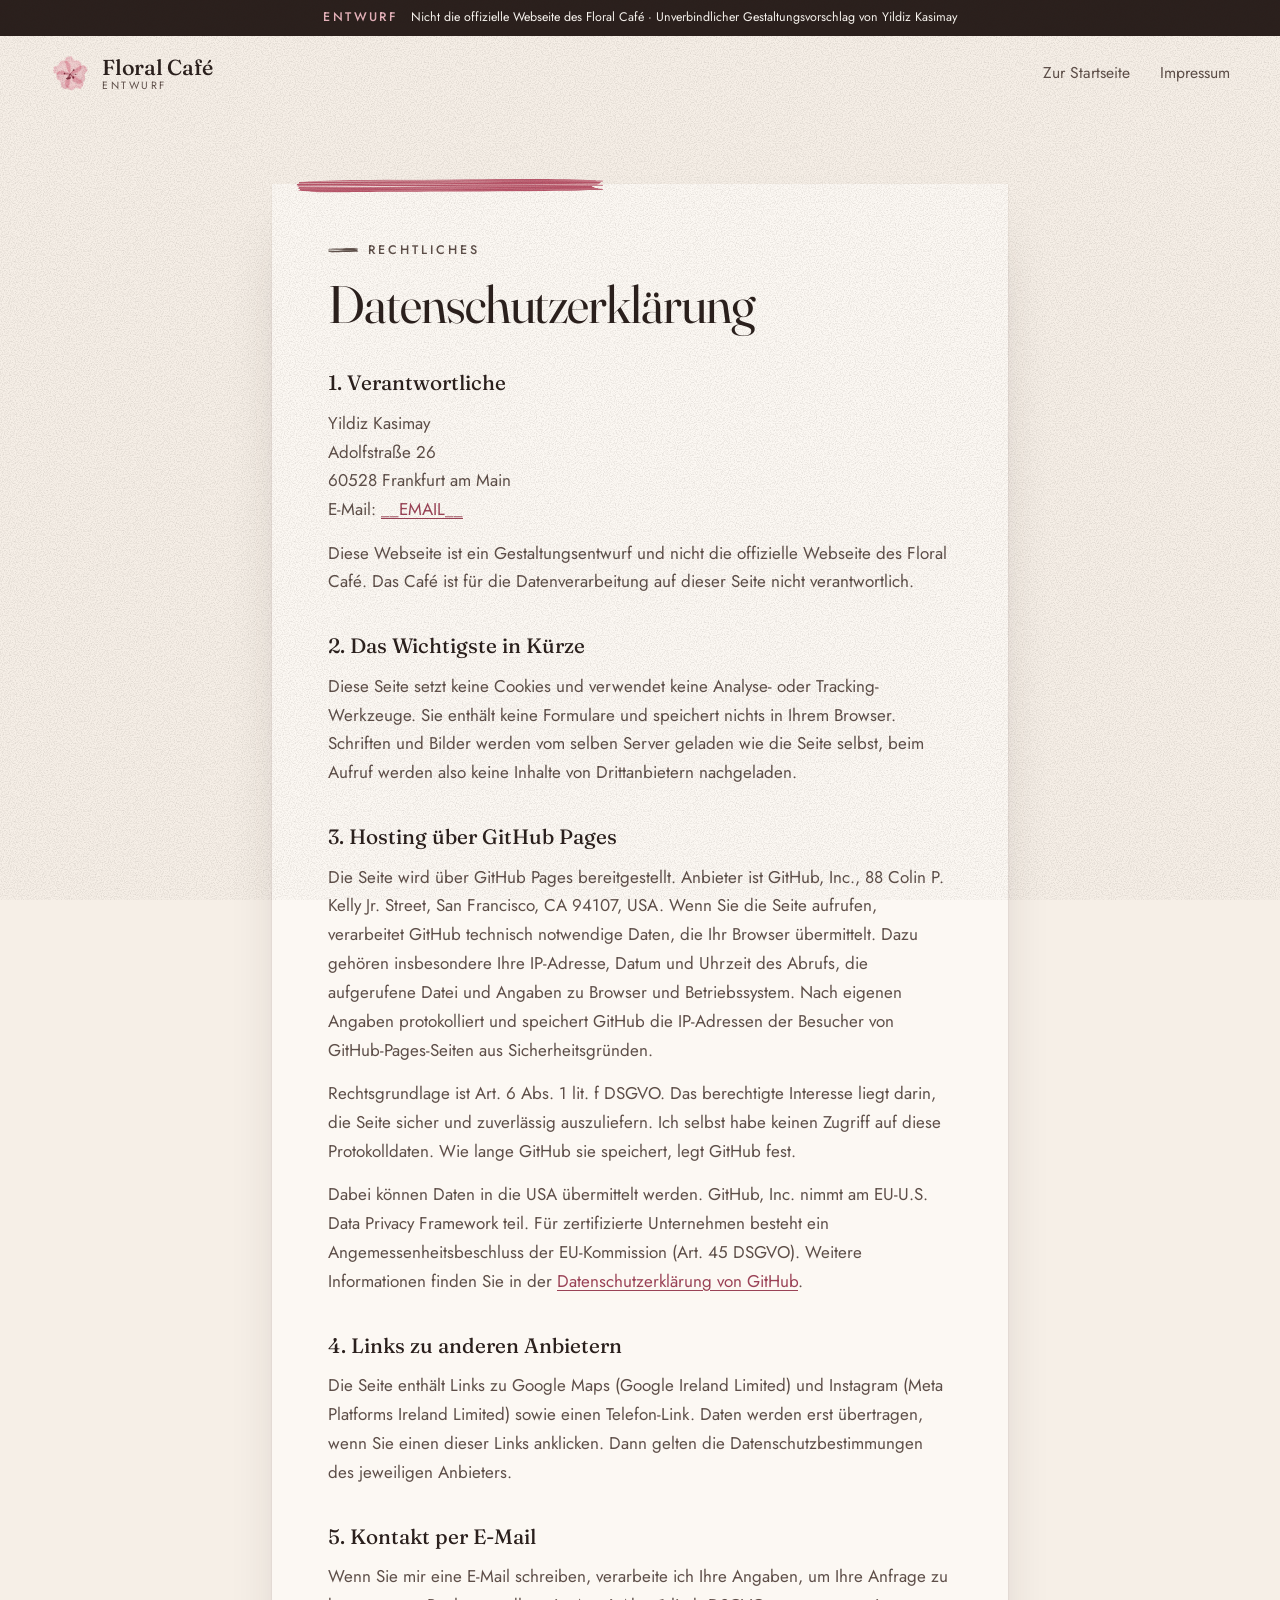
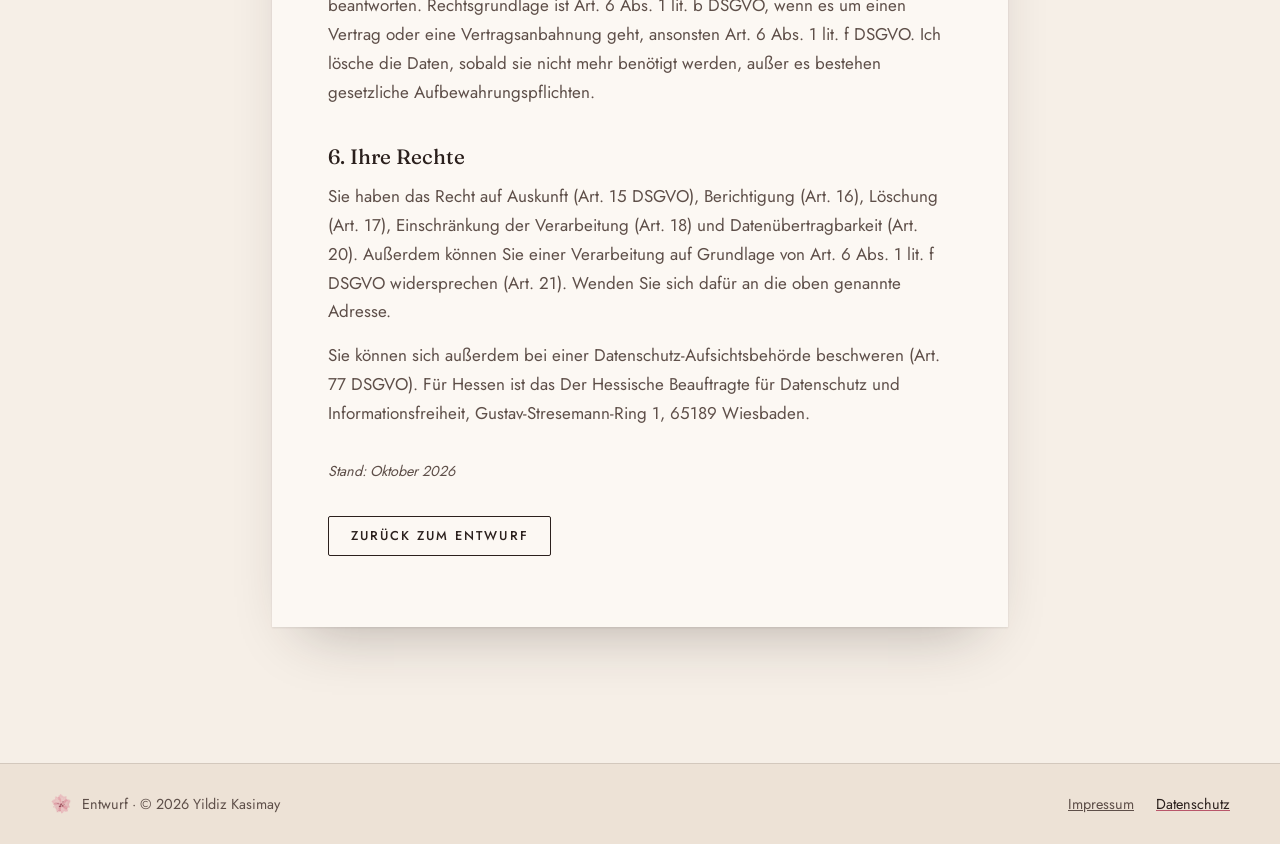
==== datenschutz.html @ f4fb1aca "Seite für GitHub Pages vorbereiten - Impressum und Datenschutzerklärung als eigene Seiten (E-Mail no" ====
<!doctype html>
<html lang="de">
<head>
  <meta charset="utf-8">
  <meta name="viewport" content="width=device-width, initial-scale=1">
  <title>Datenschutz · Entwurf Floral Café</title>
  <meta name="robots" content="noindex, nofollow">
  <meta name="theme-color" content="#f6efe7">
  <link rel="icon" href="img/logo.svg" type="image/svg+xml">
  <link rel="stylesheet" href="css/style.css">
</head>
<body class="legal-page">

  <div class="draft-bar" role="note">
    <strong>Entwurf</strong>
    <span>Nicht die offizielle Webseite des Floral Café · Unverbindlicher Gestaltungsvorschlag von Yildiz Kasimay</span>
  </div>

  <header class="site-header">
    <div class="container site-header__inner">
      <a class="brand" href="index.html" aria-label="Zur Startseite">
        <img class="brand__mark" src="img/logo.svg" alt="" width="40" height="40">
        <span class="brand__text">
          <span class="brand__name">Floral Café</span>
          <span class="brand__sub">Entwurf</span>
        </span>
      </a>
      <nav class="nav" aria-label="Rechtliches">
        <a href="index.html">Zur Startseite</a>
        <a href="impressum.html">Impressum</a>
      </nav>
    </div>
  </header>

  <main class="container legal">
    <article class="legal__card">
      <p class="eyebrow">Rechtliches</p>
      <h1 class="title">Datenschutzerklärung</h1>

      <h2>1. Verantwortliche</h2>
      <p>
        Yildiz Kasimay<br>
        Adolfstraße 26<br>
        60528 Frankfurt am Main<br>
        E-Mail: <a href="mailto:__EMAIL__">__EMAIL__</a>
      </p>
      <p>
        Diese Webseite ist ein Gestaltungsentwurf und nicht die offizielle Webseite des Floral Café.
        Das Café ist für die Datenverarbeitung auf dieser Seite nicht verantwortlich.
      </p>

      <h2>2. Das Wichtigste in Kürze</h2>
      <p>
        Diese Seite setzt keine Cookies und verwendet keine Analyse- oder Tracking-Werkzeuge. Sie enthält keine Formulare
        und speichert nichts in Ihrem Browser. Schriften und Bilder werden vom selben Server geladen wie die Seite selbst, beim Aufruf
        werden also keine Inhalte von Drittanbietern nachgeladen.
      </p>

      <h2>3. Hosting über GitHub Pages</h2>
      <p>
        Die Seite wird über GitHub Pages bereitgestellt. Anbieter ist GitHub, Inc., 88 Colin P. Kelly Jr. Street,
        San Francisco, CA 94107, USA. Wenn Sie die Seite aufrufen, verarbeitet GitHub technisch notwendige Daten,
        die Ihr Browser übermittelt. Dazu gehören insbesondere Ihre IP-Adresse, Datum und Uhrzeit des Abrufs, die aufgerufene Datei
        und Angaben zu Browser und Betriebssystem. Nach eigenen Angaben protokolliert und speichert GitHub die IP-Adressen der Besucher
        von GitHub-Pages-Seiten aus Sicherheitsgründen.
      </p>
      <p>
        Rechtsgrundlage ist Art. 6 Abs. 1 lit. f DSGVO. Das berechtigte Interesse liegt darin, die Seite sicher und
        zuverlässig auszuliefern. Ich selbst habe keinen Zugriff auf diese Protokolldaten. Wie lange GitHub sie speichert, legt GitHub fest.
      </p>
      <p>
        Dabei können Daten in die USA übermittelt werden. GitHub, Inc. nimmt am EU-U.S. Data Privacy Framework teil.
        Für zertifizierte Unternehmen besteht ein Angemessenheitsbeschluss der EU-Kommission (Art. 45 DSGVO).
        Weitere Informationen finden Sie in der
        <a href="https://docs.github.com/de/site-policy/privacy-policies/github-general-privacy-statement" target="_blank" rel="noopener">Datenschutzerklärung von GitHub</a>.
      </p>

      <h2>4. Links zu anderen Anbietern</h2>
      <p>
        Die Seite enthält Links zu Google Maps (Google Ireland Limited) und Instagram (Meta Platforms Ireland Limited)
        sowie einen Telefon-Link. Daten werden erst übertragen, wenn Sie einen dieser Links anklicken. Dann gelten
        die Datenschutzbestimmungen des jeweiligen Anbieters.
      </p>

      <h2>5. Kontakt per E-Mail</h2>
      <p>
        Wenn Sie mir eine E-Mail schreiben, verarbeite ich Ihre Angaben, um Ihre Anfrage zu beantworten.
        Rechtsgrundlage ist Art. 6 Abs. 1 lit. b DSGVO, wenn es um einen Vertrag oder eine Vertragsanbahnung geht, ansonsten Art. 6 Abs. 1 lit. f DSGVO.
        Ich lösche die Daten, sobald sie nicht mehr benötigt werden, außer es bestehen gesetzliche Aufbewahrungspflichten.
      </p>

      <h2>6. Ihre Rechte</h2>
      <p>
        Sie haben das Recht auf Auskunft (Art. 15 DSGVO), Berichtigung (Art. 16), Löschung (Art. 17),
        Einschränkung der Verarbeitung (Art. 18) und Datenübertragbarkeit (Art. 20). Außerdem können Sie
        einer Verarbeitung auf Grundlage von Art. 6 Abs. 1 lit. f DSGVO widersprechen (Art. 21). Wenden Sie sich dafür an die oben genannte Adresse.
      </p>
      <p>
        Sie können sich außerdem bei einer Datenschutz-Aufsichtsbehörde beschweren (Art. 77 DSGVO). Für Hessen ist das
        Der Hessische Beauftragte für Datenschutz und Informationsfreiheit, Gustav-Stresemann-Ring 1, 65189 Wiesbaden.
      </p>

      <p class="legal__stand">Stand: Oktober 2026</p>
      <p class="legal__back"><a class="btn btn--ghost" href="index.html">Zurück zum Entwurf</a></p>
    </article>
  </main>

  <footer class="site-footer">
    <div class="container site-footer__inner">
      <p><img src="img/logo.svg" alt="" width="22" height="22"> Entwurf · © 2026 Yildiz Kasimay</p>
      <p class="site-footer__links"><a href="impressum.html">Impressum</a><a href="datenschutz.html" aria-current="page">Datenschutz</a></p>
    </div>
  </footer>
</body>
</html>
---- css/style.css ----
/* Floral Café – Entwurf */

@font-face { font-family: "Fraunces Variable"; font-style: normal; font-display: swap; font-weight: 100 900; src: url(../fonts/fraunces-latin-opsz-normal.woff2) format("woff2-variations"); unicode-range: U+0000-00FF, U+0131, U+0152-0153, U+02BB-02BC, U+02C6, U+02DA, U+02DC, U+0304, U+0308, U+0329, U+2000-206F, U+20AC, U+2122, U+2191, U+2193, U+2212, U+2215, U+FEFF, U+FFFD; }
@font-face { font-family: "Fraunces Variable"; font-style: normal; font-display: swap; font-weight: 100 900; src: url(../fonts/fraunces-latin-ext-opsz-normal.woff2) format("woff2-variations"); unicode-range: U+0100-02BA, U+02BD-02C5, U+02C7-02CC, U+02CE-02D7, U+02DD-02FF, U+1E00-1E9F, U+20A0-20AB, U+20AD-20C0, U+2113, U+A720-A7FF; }
@font-face { font-family: "Fraunces Variable"; font-style: italic; font-display: swap; font-weight: 100 900; src: url(../fonts/fraunces-latin-opsz-italic.woff2) format("woff2-variations"); unicode-range: U+0000-00FF, U+0131, U+0152-0153, U+02BB-02BC, U+02C6, U+02DA, U+02DC, U+0304, U+0308, U+0329, U+2000-206F, U+20AC, U+2122, U+2191, U+2193, U+2212, U+2215, U+FEFF, U+FFFD; }
@font-face { font-family: "Fraunces Variable"; font-style: italic; font-display: swap; font-weight: 100 900; src: url(../fonts/fraunces-latin-ext-opsz-italic.woff2) format("woff2-variations"); unicode-range: U+0100-02BA, U+02BD-02C5, U+02C7-02CC, U+02CE-02D7, U+02DD-02FF, U+1E00-1E9F, U+20A0-20AB, U+20AD-20C0, U+2113, U+A720-A7FF; }
@font-face { font-family: "Jost Variable"; font-style: normal; font-display: swap; font-weight: 100 900; src: url(../fonts/jost-latin-wght-normal.woff2) format("woff2-variations"); unicode-range: U+0000-00FF, U+0131, U+0152-0153, U+02BB-02BC, U+02C6, U+02DA, U+02DC, U+0304, U+0308, U+0329, U+2000-206F, U+20AC, U+2122, U+2191, U+2193, U+2212, U+2215, U+FEFF, U+FFFD; }
@font-face { font-family: "Jost Variable"; font-style: normal; font-display: swap; font-weight: 100 900; src: url(../fonts/jost-latin-ext-wght-normal.woff2) format("woff2-variations"); unicode-range: U+0100-02BA, U+02BD-02C5, U+02C7-02CC, U+02CE-02D7, U+02DD-02FF, U+1E00-1E9F, U+20A0-20AB, U+20AD-20C0, U+2113, U+A720-A7FF; }

:root {
  --paper: #f6efe7;
  --paper-deep: #ede2d6;
  --paper-raised: #fcf8f3;
  --ink: #2b201d;
  --ink-soft: #5e4f49;
  --line: #2b201d22;
  --rose: #b9566a;
  --rose-deep: #9a4256;
  --rose-soft: #e6a1ad;
  --blush: #f2d3d1;
  --sage: #7f9a7e;
  --coffee: #6b4532;
  --gold: #b8914b;
  --plum: #6e2330;

  --font-display: "Fraunces Variable", "Iowan Old Style", Georgia, serif;
  --font-body: "Jost Variable", "Avenir Next", system-ui, sans-serif;
  --container: 1180px;
  --gutter: clamp(16px, 4vw, 40px);
  --ease-out: cubic-bezier(.22, 1, .36, 1);

  --brush: url("data:image/svg+xml,%3csvg%20xmlns='http://www.w3.org/2000/svg'%20viewBox='0%200%20400%20100'%20preserveAspectRatio='none'%3e%3cfilter%20id='b'%20x='-4%25'%20y='-20%25'%20width='108%25'%20height='140%25'%20color-interpolation-filters='sRGB'%3e%3cfeTurbulence%20type='fractalNoise'%20baseFrequency='0.03%200.09'%20numOctaves='2'%20seed='7'%20result='e'/%3e%3cfeDisplacementMap%20in='SourceGraphic'%20in2='e'%20scale='9'%20xChannelSelector='R'%20yChannelSelector='G'%20result='d'/%3e%3cfeTurbulence%20type='fractalNoise'%20baseFrequency='0.004%200.3'%20numOctaves='2'%20seed='3'%20result='n'/%3e%3cfeColorMatrix%20in='n'%20type='matrix'%20values='0%200%200%200%200%200%200%200%200%200%200%200%200%200%200%20-2.2%200%200%200%201.95'%20result='s'/%3e%3cfeComposite%20in='d'%20in2='s'%20operator='in'/%3e%3c/filter%3e%3cg%20filter='url(%23b)'%3e%3cpath%20d='M8%2034C40%2018%20120%2022%20200%2019S350%2013%20390%2024L396%2042L388%2058L395%2076C330%2088%20200%2084%20120%2088S30%2092%209%2080C2%2064%204%2046%208%2034Z'/%3e%3cpath%20d='M350%2030L398%2028M360%2050L399%2052M346%2070L396%2074'%20stroke='%23000'%20stroke-width='7'%20stroke-linecap='round'/%3e%3c/g%3e%3c/svg%3e");
  --grain: url("data:image/svg+xml,%3csvg%20xmlns='http://www.w3.org/2000/svg'%20viewBox='0%200%20280%20280'%20width='280'%20height='280'%3e%3cfilter%20id='n'%20x='0'%20y='0'%20width='100%25'%20height='100%25'%20color-interpolation-filters='sRGB'%3e%3cfeTurbulence%20type='fractalNoise'%20baseFrequency='0.85'%20numOctaves='3'%20stitchTiles='stitch'/%3e%3cfeColorMatrix%20type='matrix'%20values='0%200%200%200%200.16%200%200%200%200%200.13%200%200%200%200%200.1%200.9%200%200%200%20-0.36'/%3e%3c/filter%3e%3crect%20width='280'%20height='280'%20filter='url(%23n)'/%3e%3c/svg%3e");
  --dot: url("data:image/svg+xml,%3csvg%20xmlns='http://www.w3.org/2000/svg'%20viewBox='0%200%20100%20100'%3e%3cfilter%20id='r'%20x='-10%25'%20y='-10%25'%20width='120%25'%20height='120%25'%3e%3cfeTurbulence%20type='fractalNoise'%20baseFrequency='0.06'%20numOctaves='2'%20seed='3'%20result='n'/%3e%3cfeDisplacementMap%20in='SourceGraphic'%20in2='n'%20scale='7'%20xChannelSelector='R'%20yChannelSelector='G'/%3e%3c/filter%3e%3cpath%20filter='url(%23r)'%20d='M50%206C73%204%2093%2020%2095%2045C97%2070%2080%2093%2053%2095C28%2097%207%2081%205%2056C3%2031%2026%208%2050%206Z'/%3e%3c/svg%3e");
}

*, *::before, *::after { box-sizing: border-box; }

html { scroll-behavior: smooth; scroll-padding-top: 110px; -webkit-text-size-adjust: 100%; }

body {
  margin: 0;
  min-height: 100vh;
  background: var(--paper);
  color: var(--ink);
  font-family: var(--font-body);
  font-size: 1.0625rem;
  line-height: 1.7;
  -webkit-font-smoothing: antialiased;
  overflow-x: hidden;
}

/* Papierkörnung über allem */
body::after {
  content: "";
  position: fixed;
  inset: 0;
  z-index: 60;
  pointer-events: none;
  opacity: .28;
  background: var(--grain) 0 0 / 280px 280px;
}

::selection { background: var(--rose); color: var(--paper-raised); }

img, svg { display: block; max-width: 100%; height: auto; }
a { color: inherit; }

.container { width: min(100% - 2 * var(--gutter), var(--container)); margin-inline: auto; }

/* ---------- Hintergrund-Garten ---------- */
.garden { position: fixed; inset: 0; z-index: 0; pointer-events: none; overflow: hidden; }

.bloom {
  position: absolute;
  left: var(--x);
  top: var(--y);
  width: var(--s);
  aspect-ratio: 1;
  rotate: var(--r);
  opacity: .5;
}
.bloom img {
  position: absolute;
  inset: 0;
  width: 100%;
  height: 100%;
  opacity: 0;
  transform: scale(.06) rotate(-80deg);
  transition: transform 7s cubic-bezier(.16, .8, .3, 1), opacity 3.5s ease;
  will-change: transform, opacity;
}
.bloom img:nth-child(2) { transition-delay: 1.1s; transition-duration: 6s, 3s; }
.bloom img:nth-child(3) { transition-delay: 2.2s; transition-duration: 5s, 2.5s; }
.bloom.is-open img { opacity: 1; transform: none; }
.bloom.is-open { animation: sway 22s ease-in-out 7s infinite alternate; }

@keyframes sway {
  from { transform: rotate(0) scale(1); }
  to { transform: rotate(6deg) scale(1.04); }
}

.draft-bar, .site-header, main, .site-footer { position: relative; z-index: 1; }

/* ---------- Entwurfsleiste ---------- */
.draft-bar {
  display: flex;
  flex-wrap: wrap;
  justify-content: center;
  gap: .3em 1em;
  padding: .45rem var(--gutter);
  background: var(--ink);
  color: var(--paper-raised);
  font-size: .78rem;
  text-align: center;
}
.draft-bar strong { color: #e8b4bd; letter-spacing: .2em; text-transform: uppercase; font-weight: 500; }
.draft-bar a { color: inherit; text-decoration-color: var(--rose-soft); text-underline-offset: 3px; }

/* ---------- Kopfzeile ---------- */
.site-header {
  position: sticky;
  top: 0;
  z-index: 20;
  transition: background-color .4s, box-shadow .4s;
}
.site-header.is-scrolled {
  background: color-mix(in srgb, var(--paper) 88%, transparent);
  backdrop-filter: blur(10px);
  -webkit-backdrop-filter: blur(10px);
  box-shadow: 0 1px 0 var(--line);
}
.site-header__inner { display: flex; align-items: center; justify-content: space-between; gap: 24px; padding-block: 18px; }

.brand { display: flex; align-items: center; gap: 12px; text-decoration: none; }
.brand__mark { width: 40px; height: 40px; transition: rotate 1.2s var(--ease-out); }
.brand:hover .brand__mark { rotate: 72deg; }
.brand__text { display: grid; line-height: 1.1; }
.brand__name { white-space: nowrap; font-family: var(--font-display); font-size: 1.35rem; font-weight: 500; letter-spacing: -.01em; }
.brand__sub { font-size: .66rem; letter-spacing: .24em; text-transform: uppercase; color: var(--ink-soft); }

.nav { display: flex; align-items: center; gap: clamp(14px, 2.4vw, 30px); }
.nav a:not(.btn) { position: relative; text-decoration: none; color: var(--ink-soft); font-size: .98rem; }
.nav a:not(.btn)::after {
  content: "";
  position: absolute;
  left: -4px; right: -4px; bottom: -4px;
  height: 7px;
  background: var(--rose);
  opacity: .8;
  clip-path: inset(0 100% 0 0);
  transition: clip-path .45s var(--ease-out);
  -webkit-mask: var(--brush) 50% / 100% 100% no-repeat;
  mask: var(--brush) 50% / 100% 100% no-repeat;
}
.nav a:not(.btn):hover { color: var(--ink); }
.nav a:not(.btn):hover::after { clip-path: inset(0 0 0 0); }

/* ---------- Typografie ---------- */
.eyebrow {
  display: flex;
  align-items: center;
  gap: .8em;
  margin: 0 0 1.1rem;
  color: var(--rose);
  font-size: .78rem;
  font-weight: 500;
  letter-spacing: .24em;
  text-transform: uppercase;
}
.eyebrow::before {
  content: "";
  width: 2.4em;
  height: .5em;
  background: currentColor;
  -webkit-mask: var(--brush) 50% / 100% 100% no-repeat;
  mask: var(--brush) 50% / 100% 100% no-repeat;
}

.display, .title { font-family: var(--font-display); font-weight: 380; letter-spacing: -.02em; margin: 0; }
.display { font-size: clamp(2.7rem, 6.4vw, 5.4rem); line-height: 1.04; font-variation-settings: "opsz" 144; }
.title { font-size: clamp(2rem, 4.2vw, 3.3rem); line-height: 1.1; font-variation-settings: "opsz" 120; }

.lead { font-size: 1.15rem; color: var(--ink-soft); max-width: 34em; margin: 1.6rem 0 0; }

/* Gemalter Hervorhebungsstrich */
.painted { position: relative; display: inline-block; padding: 0 .18em; isolation: isolate; }
.painted::before {
  content: "";
  position: absolute;
  inset: .12em -.08em .02em;
  z-index: -1;
  background: linear-gradient(100deg, var(--rose) 0%, #c86e80 60%, var(--rose-deep) 100%);
  -webkit-mask: var(--brush) 50% / 100% 100% no-repeat;
  mask: var(--brush) 50% / 100% 100% no-repeat;
  clip-path: inset(0 100% 0 0);
  animation: paint 1.5s cubic-bezier(.45, .05, .3, 1) .5s forwards;
}
.painted__text { color: var(--paper-raised); font-style: italic; font-weight: 420; }
@keyframes paint { to { clip-path: inset(0 0 0 0); } }

/* ---------- Buttons ---------- */
.btn {
  position: relative;
  display: inline-flex;
  align-items: center;
  justify-content: center;
  gap: .6em;
  padding: 1em 1.7em;
  border: 1px solid var(--ink);
  border-radius: 2px;
  background: var(--ink);
  color: var(--paper-raised);
  font: 500 .8rem/1 var(--font-body);
  letter-spacing: .16em;
  text-transform: uppercase;
  text-decoration: none;
  white-space: nowrap;
  cursor: pointer;
  isolation: isolate;
  overflow: hidden;
  transition: color .3s, border-color .3s;
}
.btn::before {
  content: "";
  position: absolute;
  inset: -20% -12%;
  z-index: -1;
  background: var(--rose);
  clip-path: inset(0 100% 0 0);
  transition: clip-path .55s var(--ease-out);
  -webkit-mask: var(--brush) 50% / 100% 100% no-repeat;
  mask: var(--brush) 50% / 100% 100% no-repeat;
}
.btn:hover::before, .btn:focus-visible::before { clip-path: inset(0 0 0 0); }
.btn:hover { border-color: var(--rose); }
.btn--ghost { background: transparent; color: var(--ink); }
.btn--ghost::before { background: var(--blush); }
.btn--small { padding: .85em 1.3em; font-size: .74rem; }

:focus-visible { outline: 2px solid var(--rose); outline-offset: 3px; }

/* ---------- Hero ---------- */
.hero {
  display: grid;
  grid-template-columns: 1.05fr .95fr;
  align-items: center;
  gap: clamp(24px, 4vw, 56px);
  min-height: calc(100vh - 120px);
  padding-block: clamp(32px, 6vh, 72px) clamp(48px, 8vh, 96px);
}
.hero__actions { display: flex; flex-wrap: wrap; gap: 14px; margin-top: 2.2rem; }
.hero__art { margin: 0; position: relative; }
.hero__art img { width: 100%; animation: float 9s ease-in-out infinite alternate; }
@keyframes float { from { transform: translateY(0) rotate(-.6deg); } to { transform: translateY(-12px) rotate(.6deg); } }

.facts { display: flex; flex-wrap: wrap; gap: 0; margin: 2.8rem 0 0; padding: 0; list-style: none; }
.facts li {
  display: grid;
  padding: 0 clamp(16px, 2.4vw, 32px);
  font-family: var(--font-display);
  font-size: 1.25rem;
  border-left: 1px solid var(--line);
}
.facts li:first-child { padding-left: 0; border-left: 0; }
.facts__label { font-family: var(--font-body); font-size: .68rem; letter-spacing: .22em; text-transform: uppercase; color: var(--ink-soft); }

/* ---------- Abschnitte ---------- */
.section { padding-block: clamp(72px, 11vw, 140px); }
.section__head { max-width: 46rem; margin-bottom: clamp(40px, 6vw, 72px); }
.section__intro { color: var(--ink-soft); margin: 1.2rem 0 0; font-size: 1.08rem; }

/* ---------- Torte ---------- */
.cake { display: grid; grid-template-columns: 1.1fr .9fr; gap: clamp(28px, 5vw, 72px); align-items: center; }
.cake__plate { position: relative; max-width: 560px; width: 100%; justify-self: center; }
.cake__svg { width: 100%; overflow: visible; }

.cake__slice { cursor: pointer; transition: transform .8s var(--ease-out); outline: none; }
.cake__slice:hover { transform: translate(calc(var(--dx) * .3), calc(var(--dy) * .3)); }
.cake__slice.is-active { transform: translate(var(--dx), var(--dy)); }
.cake__shadow { opacity: 0; transition: opacity .6s, transform .8s var(--ease-out); }
.cake__slice.is-active .cake__shadow { opacity: 1; transform: translate(5px, 12px); }
.cake__slice:focus-visible > path:last-child { stroke: var(--ink); stroke-width: 3; }

.cake__num { font-family: var(--font-display); font-style: italic; font-size: 17px; fill: var(--ink-soft); transition: fill .4s; }
.cake__num.is-active { fill: var(--rose); font-weight: 600; }

.cake__hint {
  position: absolute;
  right: 4%;
  bottom: -6px;
  margin: 0;
  font-family: var(--font-display);
  font-style: italic;
  color: var(--ink-soft);
  font-size: .95rem;
  rotate: -4deg;
}

.cake__panel { position: relative; }
.slice-card {
  display: none;
  position: relative;
  padding: clamp(28px, 4vw, 44px);
  background: var(--paper-raised);
  box-shadow: 0 1px 2px #2b201d1a, 0 30px 60px -30px #2b201d55;
}
.slice-card.is-active { display: block; animation: card-in .7s var(--ease-out); }
.slice-card::before {
  content: "";
  position: absolute;
  top: -8px;
  left: 22px;
  width: 46%;
  height: 18px;
  background: var(--accent);
  -webkit-mask: var(--brush) 50% / 100% 100% no-repeat;
  mask: var(--brush) 50% / 100% 100% no-repeat;
}
.slice-card__num { margin: 0 0 .6rem; font-family: var(--font-display); font-style: italic; color: var(--accent); font-size: 1.05rem; }
.slice-card h3 { margin: 0 0 .9rem; font-family: var(--font-display); font-weight: 400; font-size: clamp(1.6rem, 2.6vw, 2.1rem); line-height: 1.15; }
.slice-card p { margin: 0; color: var(--ink-soft); }
.slice-card ul { margin: 1.4rem 0 0; padding: 0; list-style: none; }
.slice-card li { position: relative; padding-left: 1.6em; margin-top: .45em; }
.slice-card li::before {
  content: "";
  position: absolute;
  left: 0;
  top: .62em;
  width: 10px;
  height: 10px;
  background: var(--accent);
  opacity: .8;
  -webkit-mask: var(--dot) 50% / contain no-repeat;
  mask: var(--dot) 50% / contain no-repeat;
}
@keyframes card-in { from { opacity: 0; transform: translateY(14px); } to { opacity: 1; transform: none; } }

.cake__nav { display: flex; align-items: center; gap: 16px; margin-top: 26px; }
.cake__count { font-family: var(--font-display); font-style: italic; color: var(--ink-soft); }
.round-btn {
  display: grid;
  place-items: center;
  width: 46px;
  height: 46px;
  padding: 0;
  border: 1px solid var(--line);
  border-radius: 50%;
  background: var(--paper-raised);
  color: var(--ink);
  font-size: 1.1rem;
  cursor: pointer;
  transition: border-color .25s, background-color .25s;
}
.round-btn:hover { border-color: var(--rose); background: var(--blush); }

/* ---------- Kleine Karte ---------- */
.menu { display: grid; grid-template-columns: repeat(4, 1fr); gap: clamp(20px, 3vw, 36px); margin: 0; padding: 0; list-style: none; }
.dish {
  padding: 12px 12px 22px;
  background: var(--paper-raised);
  box-shadow: 0 1px 2px #2b201d14, 0 22px 40px -24px #2b201d55;
  transition: transform .6s var(--ease-out), box-shadow .6s var(--ease-out);
}
.dish:nth-child(odd) { rotate: -.8deg; }
.dish:nth-child(even) { rotate: .9deg; }
.dish:hover { transform: translateY(-6px) rotate(-.6deg); box-shadow: 0 1px 2px #2b201d14, 0 34px 50px -26px #2b201d66; }
.dish img { width: 100%; aspect-ratio: 5 / 4; background: #fbf6ef; }
.dish h3 { margin: 16px 10px 4px; font-family: var(--font-display); font-weight: 450; font-size: 1.3rem; }
.dish p { margin: 0 10px; color: var(--ink-soft); font-size: .95rem; line-height: 1.55; }
.tag {
  display: inline-flex;
  align-items: center;
  gap: .45em;
  margin: 12px 10px 0;
  font-size: .68rem;
  letter-spacing: .18em;
  text-transform: uppercase;
  color: #56713f;
}
.tag::before {
  content: "";
  width: 12px;
  height: 12px;
  background: #7f9a5a;
  -webkit-mask: var(--dot) 50% / contain no-repeat;
  mask: var(--dot) 50% / contain no-repeat;
}

/* ---------- Über uns ---------- */
.about { display: grid; grid-template-columns: 1fr 1fr; gap: clamp(32px, 6vw, 80px); align-items: center; }
.about__art { margin: 0; }
.about__text p:not(.eyebrow) { color: var(--ink-soft); }
.about__text .title { margin-bottom: 1.2rem; }

.stats { display: grid; grid-template-columns: repeat(3, 1fr); gap: 18px; margin: 2rem 0 0; }
.stats div { border-top: 1px solid var(--ink); padding-top: 14px; }
.stats dt { font-family: var(--font-display); font-size: clamp(1.4rem, 2.4vw, 2rem); color: var(--rose); line-height: 1.2; }
.stats dd { margin: 4px 0 0; font-size: .88rem; color: var(--ink-soft); }

.voices { margin-top: clamp(64px, 9vw, 110px); text-align: center; }
.voices__label { margin: 0 0 22px; font-size: .74rem; letter-spacing: .22em; text-transform: uppercase; }
.voices__label span { letter-spacing: .04em; text-transform: none; color: var(--ink-soft); font-style: italic; }
.voices ul { display: flex; flex-wrap: wrap; justify-content: center; gap: 10px 0; margin: 0; padding: 0; list-style: none; }
.voices li {
  padding: 0 clamp(14px, 2.4vw, 30px);
  font-family: var(--font-display);
  font-style: italic;
  font-size: clamp(1.1rem, 1.8vw, 1.35rem);
}
.voices li + li { border-left: 1px solid var(--line); }

/* ---------- Besuch ---------- */
.visit { display: grid; grid-template-columns: 1.1fr .9fr; gap: clamp(28px, 5vw, 64px); align-items: center; }
.visit__map { margin: 0; }
.visit__map svg { width: 100%; }
.visit__labels text { font-family: var(--font-display); font-style: italic; font-size: 17px; fill: var(--ink-soft); }
.visit__labels .visit__label-strong { font-style: normal; font-size: 22px; fill: var(--plum); font-weight: 500; }
.visit__pin { animation: pin 3.6s ease-in-out infinite; }
@keyframes pin { 50% { rotate: 18deg; } }
.visit__note { margin: 6px 0 0; font-size: .8rem; color: var(--ink-soft); font-style: italic; }

.visit__card {
  position: relative;
  padding: clamp(28px, 4vw, 48px);
  background: var(--paper-raised);
  box-shadow: 0 1px 2px #2b201d1a, 0 30px 60px -30px #2b201d55;
}
.visit__card::before {
  content: "";
  position: absolute;
  top: -8px;
  left: 22px;
  width: 42%;
  height: 18px;
  background: var(--rose);
  -webkit-mask: var(--brush) 50% / 100% 100% no-repeat;
  mask: var(--brush) 50% / 100% 100% no-repeat;
}
.visit__card .title { margin-bottom: 1.4rem; }
.visit__card address { font-style: normal; color: var(--ink-soft); }
.visit__card address strong { color: var(--ink); font-family: var(--font-display); font-weight: 500; font-size: 1.2rem; }
.hours { display: flex; justify-content: space-between; gap: 12px; margin: 1.4rem 0; padding-block: 12px; border-block: 1px solid var(--line); }
.hours dt { font-weight: 500; }
.hours dd { margin: 0; font-family: var(--font-display); }
.visit__label { margin: 0; font-size: .72rem; letter-spacing: .22em; text-transform: uppercase; }
.visit__phone { margin: 0; font-family: var(--font-display); font-size: clamp(1.6rem, 2.8vw, 2.1rem); }
.visit__phone a { text-decoration: none; }
.visit__small { margin: 0; font-size: .9rem; color: var(--ink-soft); }
.visit__actions { display: flex; flex-wrap: wrap; gap: 12px; margin-top: 1.8rem; }

/* ---------- Fußzeile ---------- */
.site-footer { margin-top: 40px; padding-block: 28px; background: var(--paper-deep); border-top: 1px solid var(--line); font-size: .9rem; color: var(--ink-soft); }
.site-footer__inner { display: flex; flex-wrap: wrap; align-items: center; justify-content: space-between; gap: 12px 24px; }
.site-footer p { display: flex; align-items: center; gap: 10px; margin: 0; }
.site-footer__links { gap: 22px !important; }
.site-footer__draft { width: 100%; font-size: .78rem; font-style: italic; }

/* ---------- Impressum & Datenschutz ---------- */
.legal { padding-block: clamp(32px, 6vw, 72px) clamp(56px, 8vw, 96px); }
.legal__card {
  position: relative;
  max-width: 46rem;
  margin-inline: auto;
  padding: clamp(28px, 5vw, 56px);
  background: var(--paper-raised);
  box-shadow: 0 1px 2px #2b201d1a, 0 30px 60px -30px #2b201d55;
}
.legal__card::before {
  content: "";
  position: absolute;
  top: -8px;
  left: 22px;
  width: 42%;
  height: 18px;
  background: var(--rose);
  -webkit-mask: var(--brush) 50% / 100% 100% no-repeat;
  mask: var(--brush) 50% / 100% 100% no-repeat;
}
.legal .title { margin-bottom: 1.6rem; }
.legal h2 { margin: 2rem 0 .5rem; font-family: var(--font-display); font-weight: 450; font-size: 1.3rem; }
.legal p { margin: 0 0 .9rem; color: var(--ink-soft); }
.legal strong { color: var(--ink); font-weight: 500; }
.legal a:not(.btn) { color: var(--rose-deep); text-underline-offset: 3px; overflow-wrap: anywhere; }
.legal__stand { margin-top: 2rem !important; font-size: .9rem; font-style: italic; }
.legal__back { margin-top: 2rem !important; }
.site-footer__links a[aria-current="page"] { color: var(--ink); text-decoration-color: var(--rose); }

/* ---------- Scroll-Begleiter: Kaffeeglas ---------- */
.glass {
  position: fixed;
  right: clamp(14px, 2.4vw, 30px);
  bottom: clamp(14px, 2.4vw, 30px);
  z-index: 30;
  width: 58px;
  padding: 0;
  border: 0;
  background: none;
  cursor: pointer;
  opacity: 0;
  transform: translateY(16px);
  transition: opacity .6s, transform .6s var(--ease-out);
}
.glass.is-visible { opacity: 1; transform: none; }
.glass svg { width: 100%; overflow: visible; filter: drop-shadow(0 8px 14px #2b201d22); }
.glass__level { transition: transform .35s var(--ease-out); }
.glass__wave { animation: wave 1.8s linear infinite; }
@keyframes wave { to { transform: translateX(20px); } }
.glass__steam, .glass__blossom { opacity: 0; transition: opacity .8s; }
.glass__steam path { animation: steam 3s ease-in-out infinite; }
.glass__steam path + path { animation-delay: 1.2s; }
@keyframes steam { 0% { transform: translateY(4px); opacity: 0; } 40% { opacity: 1; } 100% { transform: translateY(-6px); opacity: 0; } }
.glass.is-full .glass__steam, .glass.is-full .glass__blossom { opacity: 1; }
.glass__tip {
  position: absolute;
  right: calc(100% + 10px);
  top: 50%;
  translate: 0 -50%;
  padding: .4em .8em;
  white-space: nowrap;
  background: var(--ink);
  color: var(--paper-raised);
  font-size: .72rem;
  letter-spacing: .14em;
  text-transform: uppercase;
  opacity: 0;
  pointer-events: none;
  transition: opacity .3s;
}
.glass:hover .glass__tip, .glass:focus-visible .glass__tip { opacity: 1; }

/* ---------- Einblenden beim Scrollen ---------- */
.js .reveal { opacity: 0; transform: translateY(26px); transition: opacity 1.1s var(--ease-out), transform 1.1s var(--ease-out); }
.js .reveal.is-in { opacity: 1; transform: none; }
.menu .dish:nth-child(4n + 2) { transition-delay: .1s; }
.menu .dish:nth-child(4n + 3) { transition-delay: .2s; }
.menu .dish:nth-child(4n + 4) { transition-delay: .3s; }

/* ---------- Responsiv ---------- */
@media (max-width: 1020px) {
  .menu { grid-template-columns: repeat(2, 1fr); }
}

@media (max-width: 860px) {
  .nav a:not(.btn) { display: none; }
  .hero { grid-template-columns: 1fr; min-height: 0; text-align: left; }
  .hero__art { max-width: 460px; justify-self: center; order: -1; margin-bottom: -10px; }
  .cake, .about, .visit { grid-template-columns: 1fr; }
  .bloom { width: calc(var(--s) * .6); opacity: .42; }
  .stats { grid-template-columns: 1fr 1fr 1fr; gap: 12px; }
  .voices li { width: 100%; }
  .voices li + li { border-left: 0; }
}

@media (max-width: 520px) {
  .brand__sub { display: none; }
  .brand__name { font-size: 1.2rem; }
  .btn--small { padding: .8em 1em; letter-spacing: .1em; font-size: .68rem; }
  .menu { grid-template-columns: 1fr; gap: 18px; }
  .dish { display: grid; grid-template-columns: 42% 1fr; grid-template-rows: auto auto 1fr; align-items: start; padding: 10px; }
  .dish img { grid-row: 1 / 4; align-self: center; }
  .dish h3 { margin: 6px 8px 2px 14px; font-size: 1.15rem; }
  .dish p { margin: 0 8px 0 14px; font-size: .88rem; }
  .tag { margin: 8px 8px 0 14px; align-self: start; }
  .facts li { padding: 0 14px; font-size: 1.1rem; }
  .glass { width: 40px; }
  .draft-bar span { font-size: .72rem; }
}

@media (prefers-reduced-motion: reduce) {
  html { scroll-behavior: auto; }
  *, *::before, *::after { animation: none !important; transition-duration: .01ms !important; transition-delay: 0s !important; }
  .painted::before { clip-path: none; }
}
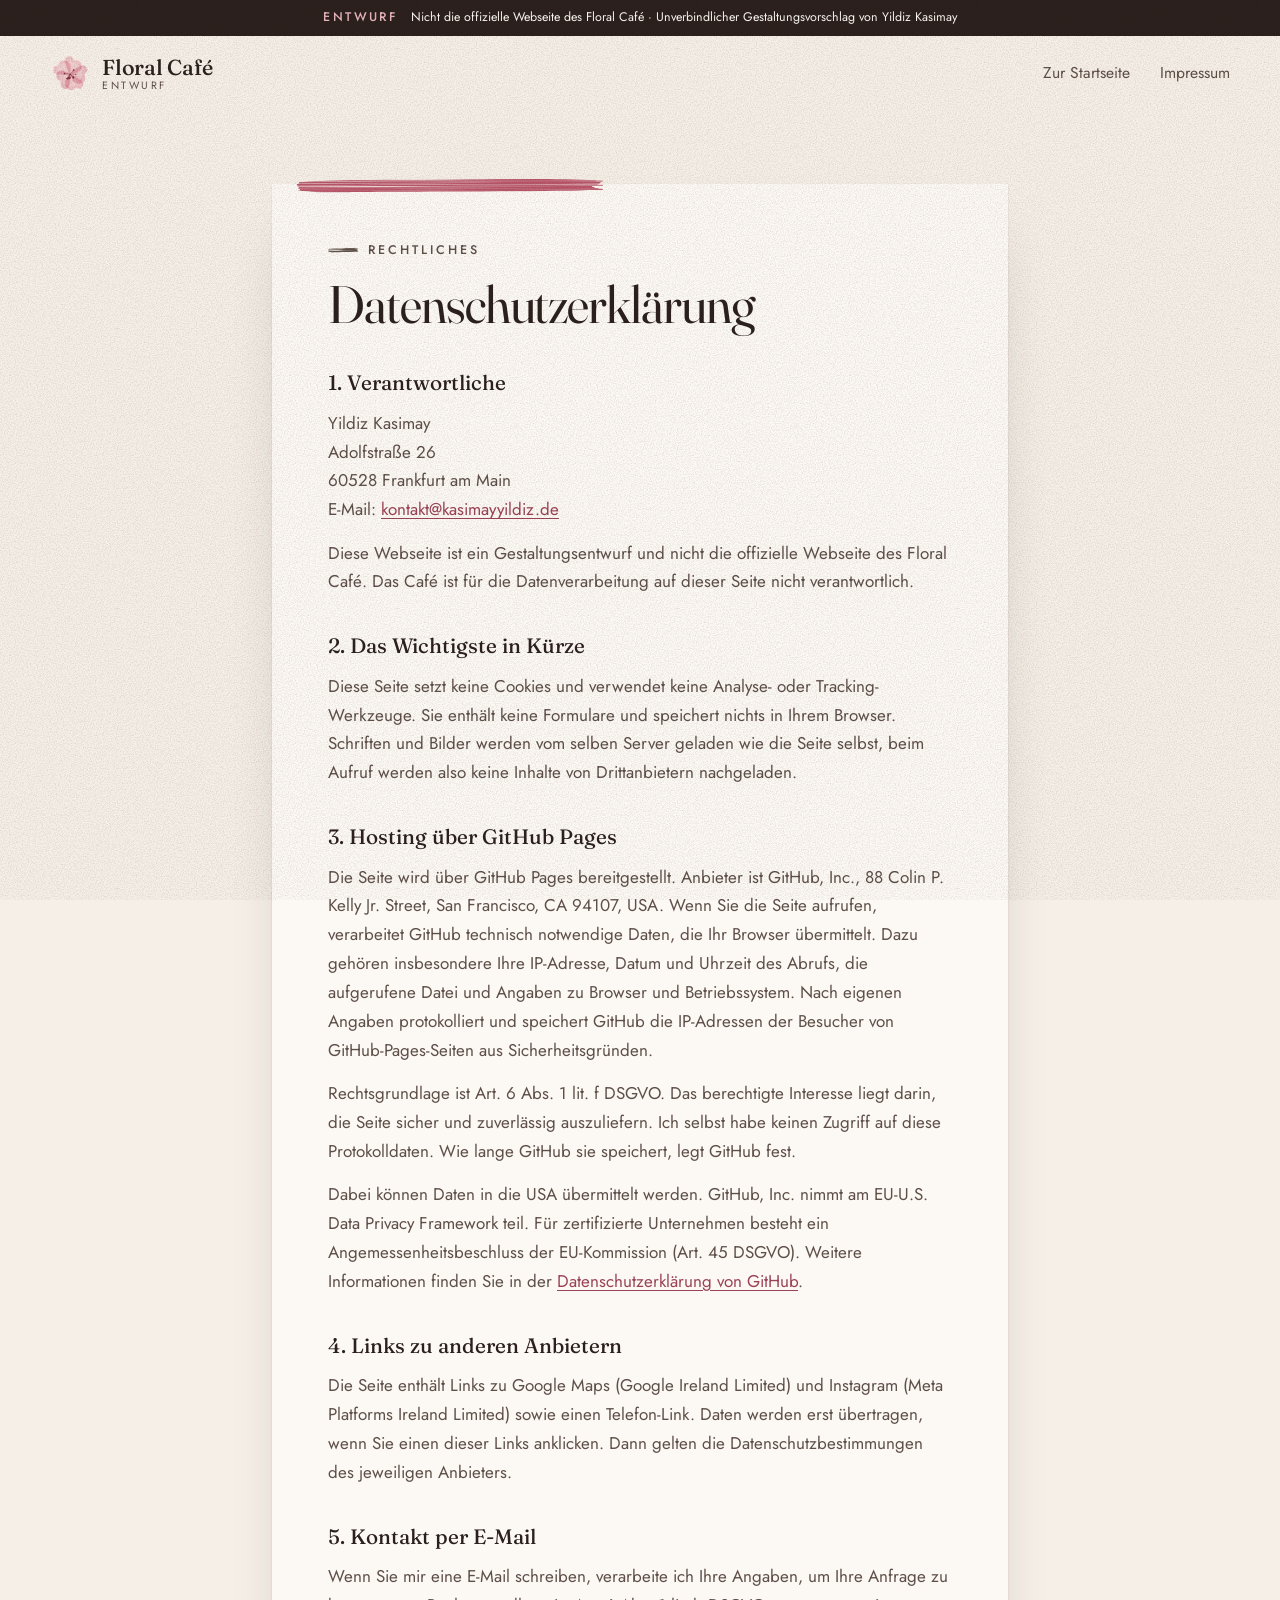
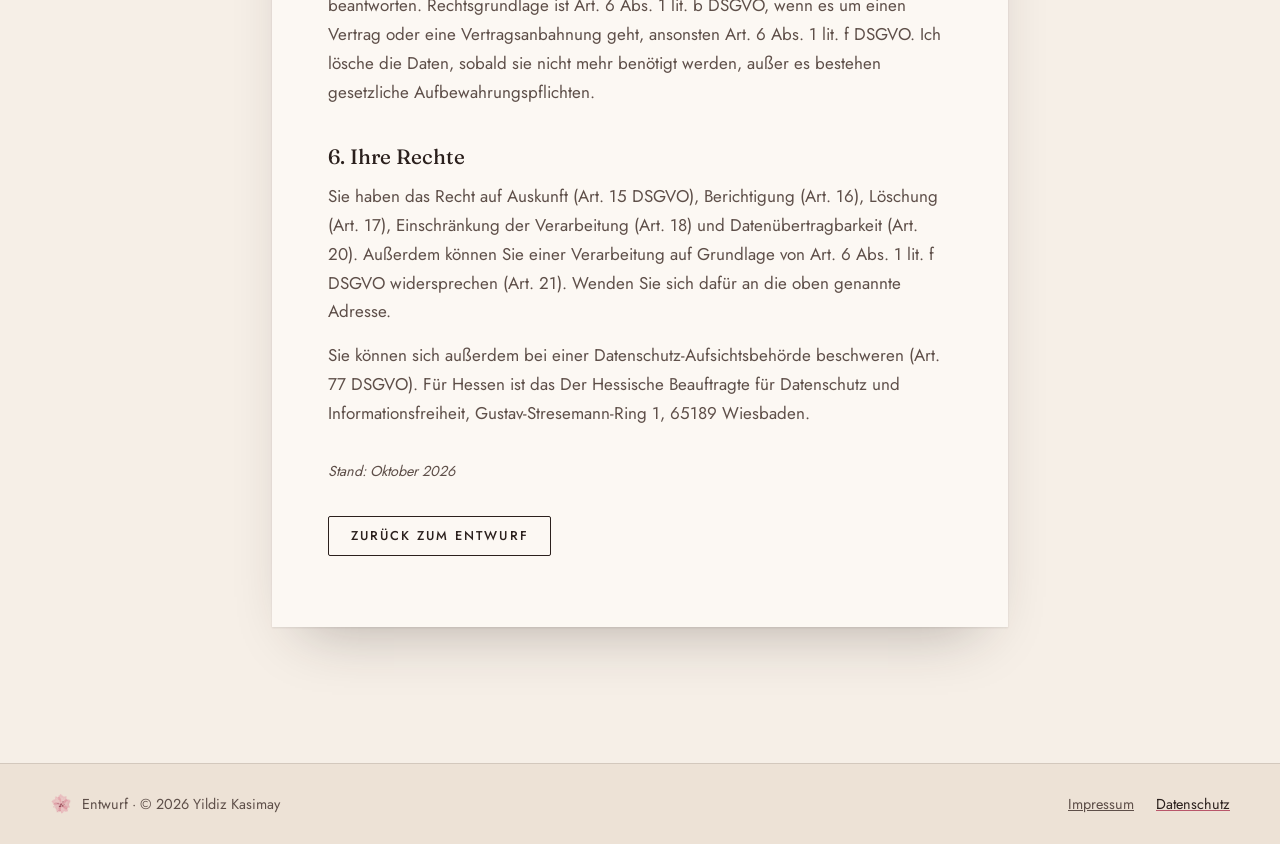
==== commit 8c6fc90f: "E-Mail-Adresse in Impressum und Datenschutzerklärung eintragen Co-Authored-By: Claude Opus 5.5 <nore" ====
--- a/datenschutz.html
+++ b/datenschutz.html
@@ -42,7 +42,7 @@
         Yildiz Kasimay<br>
         Adolfstraße 26<br>
         60528 Frankfurt am Main<br>
-        E-Mail: <a href="mailto:__EMAIL__">__EMAIL__</a>
+        E-Mail: <a href="mailto:kontakt@kasimayyildiz.de">kontakt@kasimayyildiz.de</a>
       </p>
       <p>
         Diese Webseite ist ein Gestaltungsentwurf und nicht die offizielle Webseite des Floral Café.
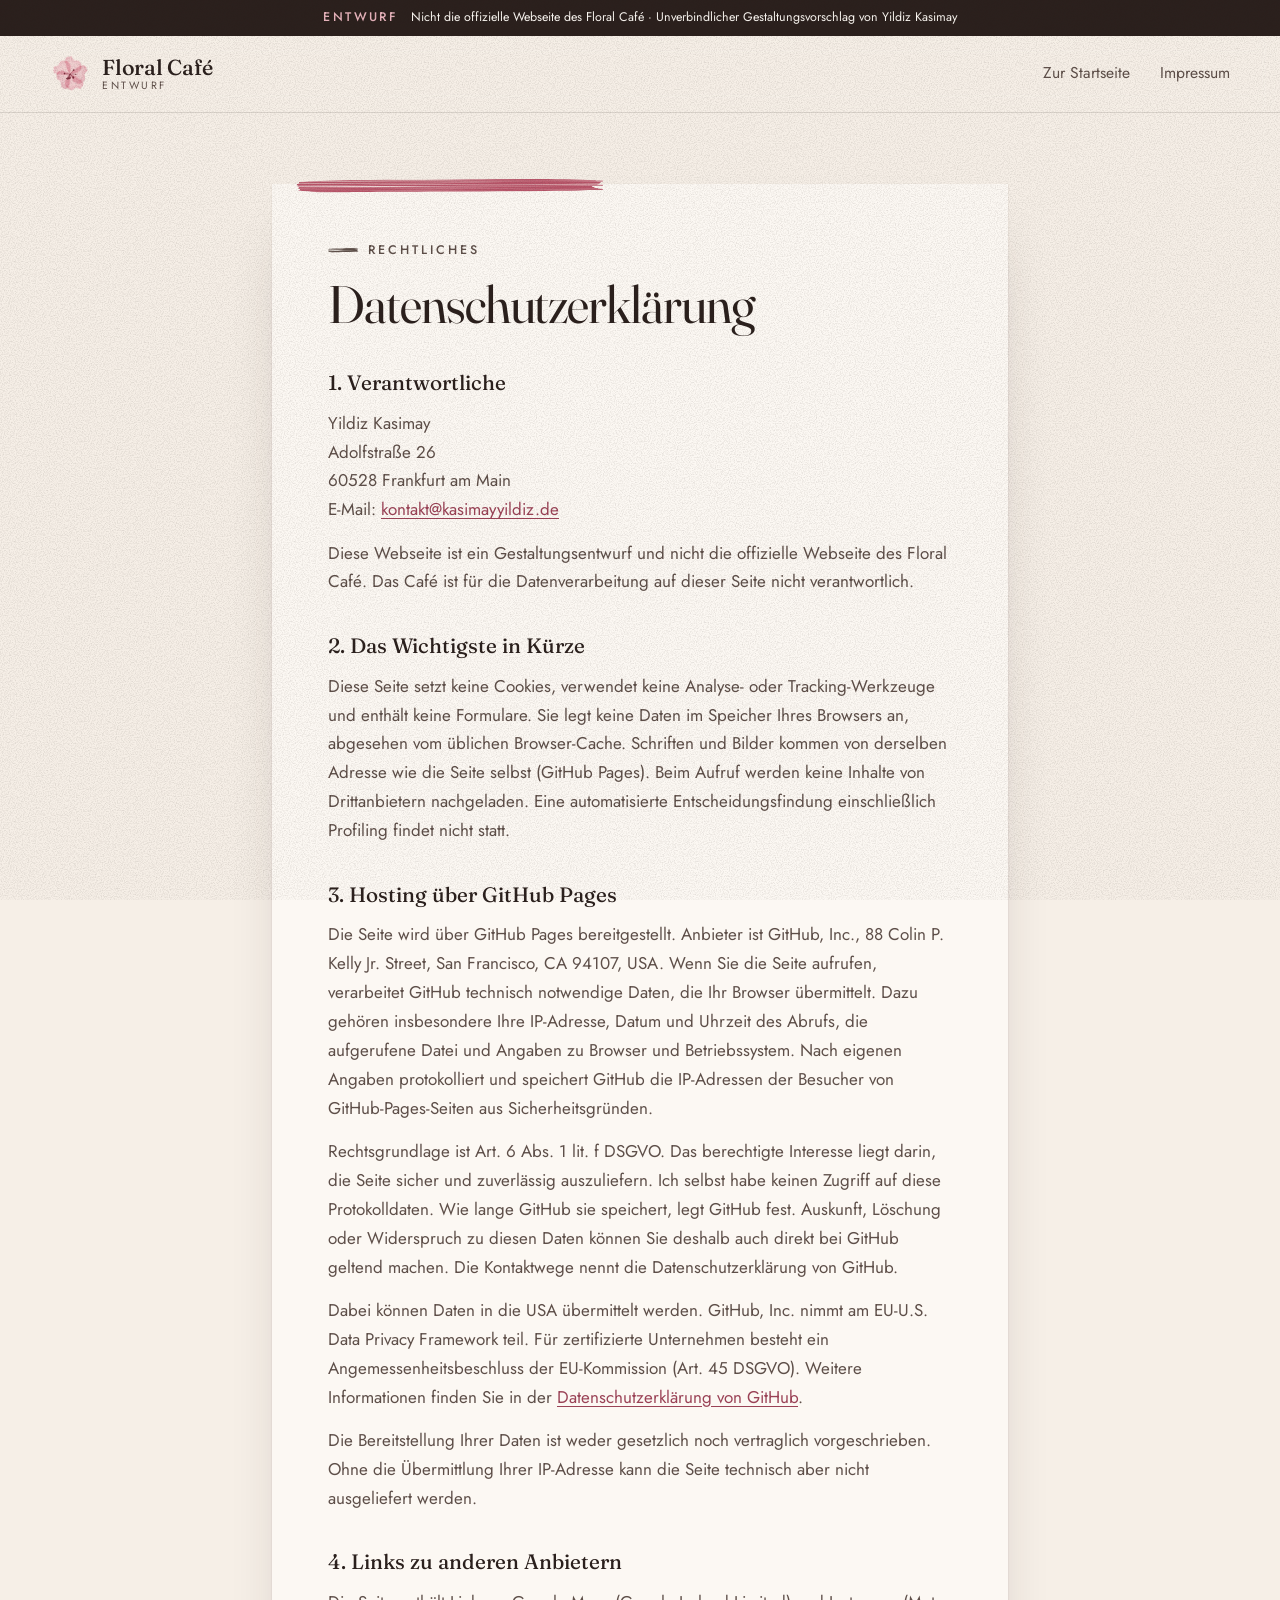
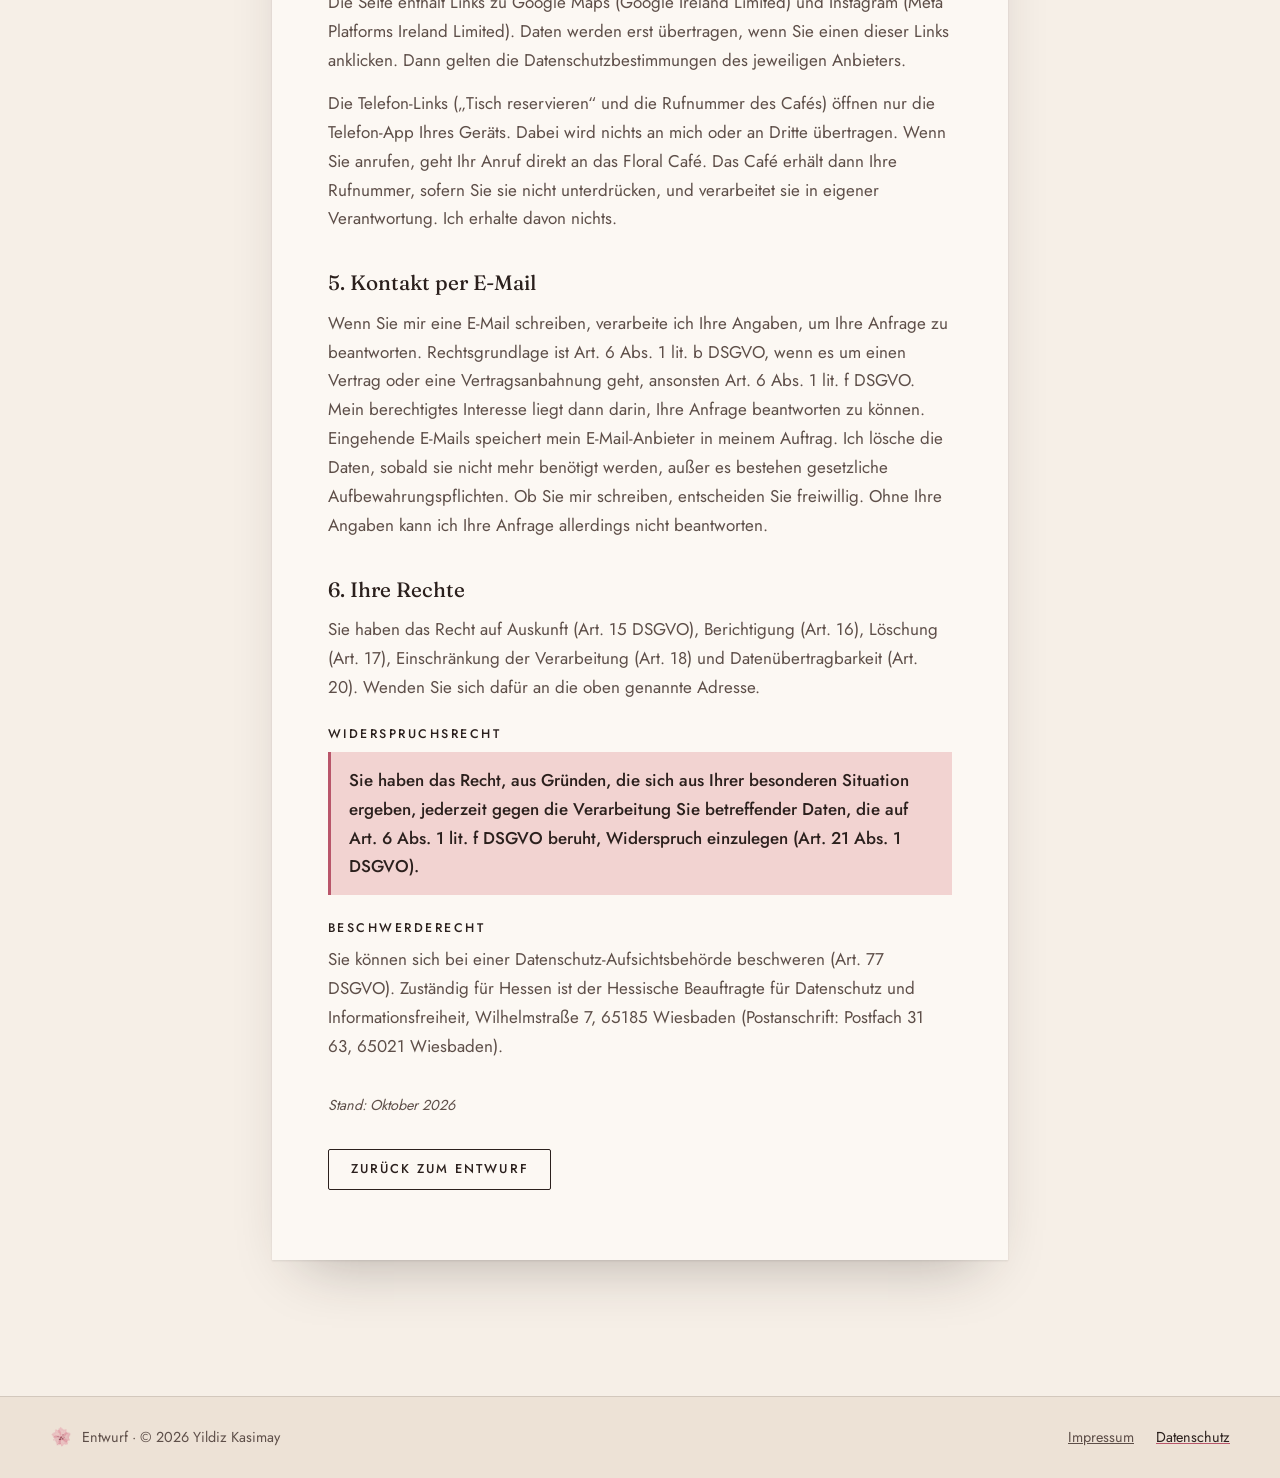
==== commit 176a4c2f: "Impressum und Datenschutz nach Prüfung überarbeiten - Datenschutz: Pflichtangaben nach Art. 13 DSGVO" ====
--- a/datenschutz.html
+++ b/datenschutz.html
@@ -51,9 +51,10 @@
 
       <h2>2. Das Wichtigste in Kürze</h2>
       <p>
-        Diese Seite setzt keine Cookies und verwendet keine Analyse- oder Tracking-Werkzeuge. Sie enthält keine Formulare
-        und speichert nichts in Ihrem Browser. Schriften und Bilder werden vom selben Server geladen wie die Seite selbst, beim Aufruf
-        werden also keine Inhalte von Drittanbietern nachgeladen.
+        Diese Seite setzt keine Cookies, verwendet keine Analyse- oder Tracking-Werkzeuge und enthält keine Formulare.
+        Sie legt keine Daten im Speicher Ihres Browsers an, abgesehen vom üblichen Browser-Cache. Schriften und Bilder kommen
+        von derselben Adresse wie die Seite selbst (GitHub Pages). Beim Aufruf werden keine Inhalte von Drittanbietern nachgeladen.
+        Eine automatisierte Entscheidungsfindung einschließlich Profiling findet nicht statt.
       </p>
 
       <h2>3. Hosting über GitHub Pages</h2>
@@ -67,6 +68,8 @@
       <p>
         Rechtsgrundlage ist Art. 6 Abs. 1 lit. f DSGVO. Das berechtigte Interesse liegt darin, die Seite sicher und
         zuverlässig auszuliefern. Ich selbst habe keinen Zugriff auf diese Protokolldaten. Wie lange GitHub sie speichert, legt GitHub fest.
+        Auskunft, Löschung oder Widerspruch zu diesen Daten können Sie deshalb auch direkt bei GitHub geltend machen. Die Kontaktwege
+        nennt die Datenschutzerklärung von GitHub.
       </p>
       <p>
         Dabei können Daten in die USA übermittelt werden. GitHub, Inc. nimmt am EU-U.S. Data Privacy Framework teil.
@@ -74,30 +77,46 @@
         Weitere Informationen finden Sie in der
         <a href="https://docs.github.com/de/site-policy/privacy-policies/github-general-privacy-statement" target="_blank" rel="noopener">Datenschutzerklärung von GitHub</a>.
       </p>
+      <p>
+        Die Bereitstellung Ihrer Daten ist weder gesetzlich noch vertraglich vorgeschrieben. Ohne die Übermittlung Ihrer IP-Adresse
+        kann die Seite technisch aber nicht ausgeliefert werden.
+      </p>
 
       <h2>4. Links zu anderen Anbietern</h2>
       <p>
-        Die Seite enthält Links zu Google Maps (Google Ireland Limited) und Instagram (Meta Platforms Ireland Limited)
-        sowie einen Telefon-Link. Daten werden erst übertragen, wenn Sie einen dieser Links anklicken. Dann gelten
-        die Datenschutzbestimmungen des jeweiligen Anbieters.
+        Die Seite enthält Links zu Google Maps (Google Ireland Limited) und Instagram (Meta Platforms Ireland Limited).
+        Daten werden erst übertragen, wenn Sie einen dieser Links anklicken. Dann gelten die Datenschutzbestimmungen des jeweiligen Anbieters.
+      </p>
+      <p>
+        Die Telefon-Links („Tisch reservieren“ und die Rufnummer des Cafés) öffnen nur die Telefon-App Ihres Geräts. Dabei wird nichts
+        an mich oder an Dritte übertragen. Wenn Sie anrufen, geht Ihr Anruf direkt an das Floral Café. Das Café erhält dann Ihre Rufnummer,
+        sofern Sie sie nicht unterdrücken, und verarbeitet sie in eigener Verantwortung. Ich erhalte davon nichts.
       </p>
 
       <h2>5. Kontakt per E-Mail</h2>
       <p>
         Wenn Sie mir eine E-Mail schreiben, verarbeite ich Ihre Angaben, um Ihre Anfrage zu beantworten.
         Rechtsgrundlage ist Art. 6 Abs. 1 lit. b DSGVO, wenn es um einen Vertrag oder eine Vertragsanbahnung geht, ansonsten Art. 6 Abs. 1 lit. f DSGVO.
-        Ich lösche die Daten, sobald sie nicht mehr benötigt werden, außer es bestehen gesetzliche Aufbewahrungspflichten.
+        Mein berechtigtes Interesse liegt dann darin, Ihre Anfrage beantworten zu können. Eingehende E-Mails speichert mein E-Mail-Anbieter
+        in meinem Auftrag. Ich lösche die Daten, sobald sie nicht mehr benötigt werden, außer es bestehen gesetzliche Aufbewahrungspflichten.
+        Ob Sie mir schreiben, entscheiden Sie freiwillig. Ohne Ihre Angaben kann ich Ihre Anfrage allerdings nicht beantworten.
       </p>
 
       <h2>6. Ihre Rechte</h2>
       <p>
         Sie haben das Recht auf Auskunft (Art. 15 DSGVO), Berichtigung (Art. 16), Löschung (Art. 17),
-        Einschränkung der Verarbeitung (Art. 18) und Datenübertragbarkeit (Art. 20). Außerdem können Sie
-        einer Verarbeitung auf Grundlage von Art. 6 Abs. 1 lit. f DSGVO widersprechen (Art. 21). Wenden Sie sich dafür an die oben genannte Adresse.
+        Einschränkung der Verarbeitung (Art. 18) und Datenübertragbarkeit (Art. 20). Wenden Sie sich dafür an die oben genannte Adresse.
       </p>
+      <h3>Widerspruchsrecht</h3>
+      <p class="legal__highlight">
+        <strong>Sie haben das Recht, aus Gründen, die sich aus Ihrer besonderen Situation ergeben, jederzeit gegen die Verarbeitung
+        Sie betreffender Daten, die auf Art. 6 Abs. 1 lit. f DSGVO beruht, Widerspruch einzulegen (Art. 21 Abs. 1 DSGVO).</strong>
+      </p>
+      <h3>Beschwerderecht</h3>
       <p>
-        Sie können sich außerdem bei einer Datenschutz-Aufsichtsbehörde beschweren (Art. 77 DSGVO). Für Hessen ist das
-        Der Hessische Beauftragte für Datenschutz und Informationsfreiheit, Gustav-Stresemann-Ring 1, 65189 Wiesbaden.
+        Sie können sich bei einer Datenschutz-Aufsichtsbehörde beschweren (Art. 77 DSGVO). Zuständig für Hessen ist
+        der Hessische Beauftragte für Datenschutz und Informationsfreiheit, Wilhelmstraße 7, 65185 Wiesbaden
+        (Postanschrift: Postfach 31 63, 65021 Wiesbaden).
       </p>
 
       <p class="legal__stand">Stand: Oktober 2026</p>
--- a/css/style.css
+++ b/css/style.css
@@ -485,6 +485,20 @@
 .legal__stand { margin-top: 2rem !important; font-size: .9rem; font-style: italic; }
 .legal__back { margin-top: 2rem !important; }
 .site-footer__links a[aria-current="page"] { color: var(--ink); text-decoration-color: var(--rose); }
+.legal h3 { margin: 1.4rem 0 .4rem; font-size: .78rem; font-weight: 500; letter-spacing: .2em; text-transform: uppercase; }
+.legal__highlight { padding: 14px 18px; border-left: 3px solid var(--rose); background: var(--blush); }
+.legal code { font-size: .9em; }
+
+/* Kopfzeile der Rechtsseiten: immer mit Hintergrund (dort läuft kein Skript) */
+.legal-page .site-header {
+  background: color-mix(in srgb, var(--paper) 88%, transparent);
+  backdrop-filter: blur(10px);
+  -webkit-backdrop-filter: blur(10px);
+  box-shadow: 0 1px 0 var(--line);
+}
+
+/* Platz für das Kaffeeglas, damit es die Fußzeilen-Links nicht verdeckt */
+body:has(.glass) .site-footer__inner { padding-right: 80px; }
 
 /* ---------- Scroll-Begleiter: Kaffeeglas ---------- */
 .glass {
@@ -543,6 +557,7 @@
 
 @media (max-width: 860px) {
   .nav a:not(.btn) { display: none; }
+  .legal-page .nav a:not(.btn) { display: inline; font-size: .9rem; }
   .hero { grid-template-columns: 1fr; min-height: 0; text-align: left; }
   .hero__art { max-width: 460px; justify-self: center; order: -1; margin-bottom: -10px; }
   .cake, .about, .visit { grid-template-columns: 1fr; }
@@ -564,6 +579,7 @@
   .tag { margin: 8px 8px 0 14px; align-self: start; }
   .facts li { padding: 0 14px; font-size: 1.1rem; }
   .glass { width: 40px; }
+  body:has(.glass) .site-footer__inner { padding-right: 56px; }
   .draft-bar span { font-size: .72rem; }
 }
 
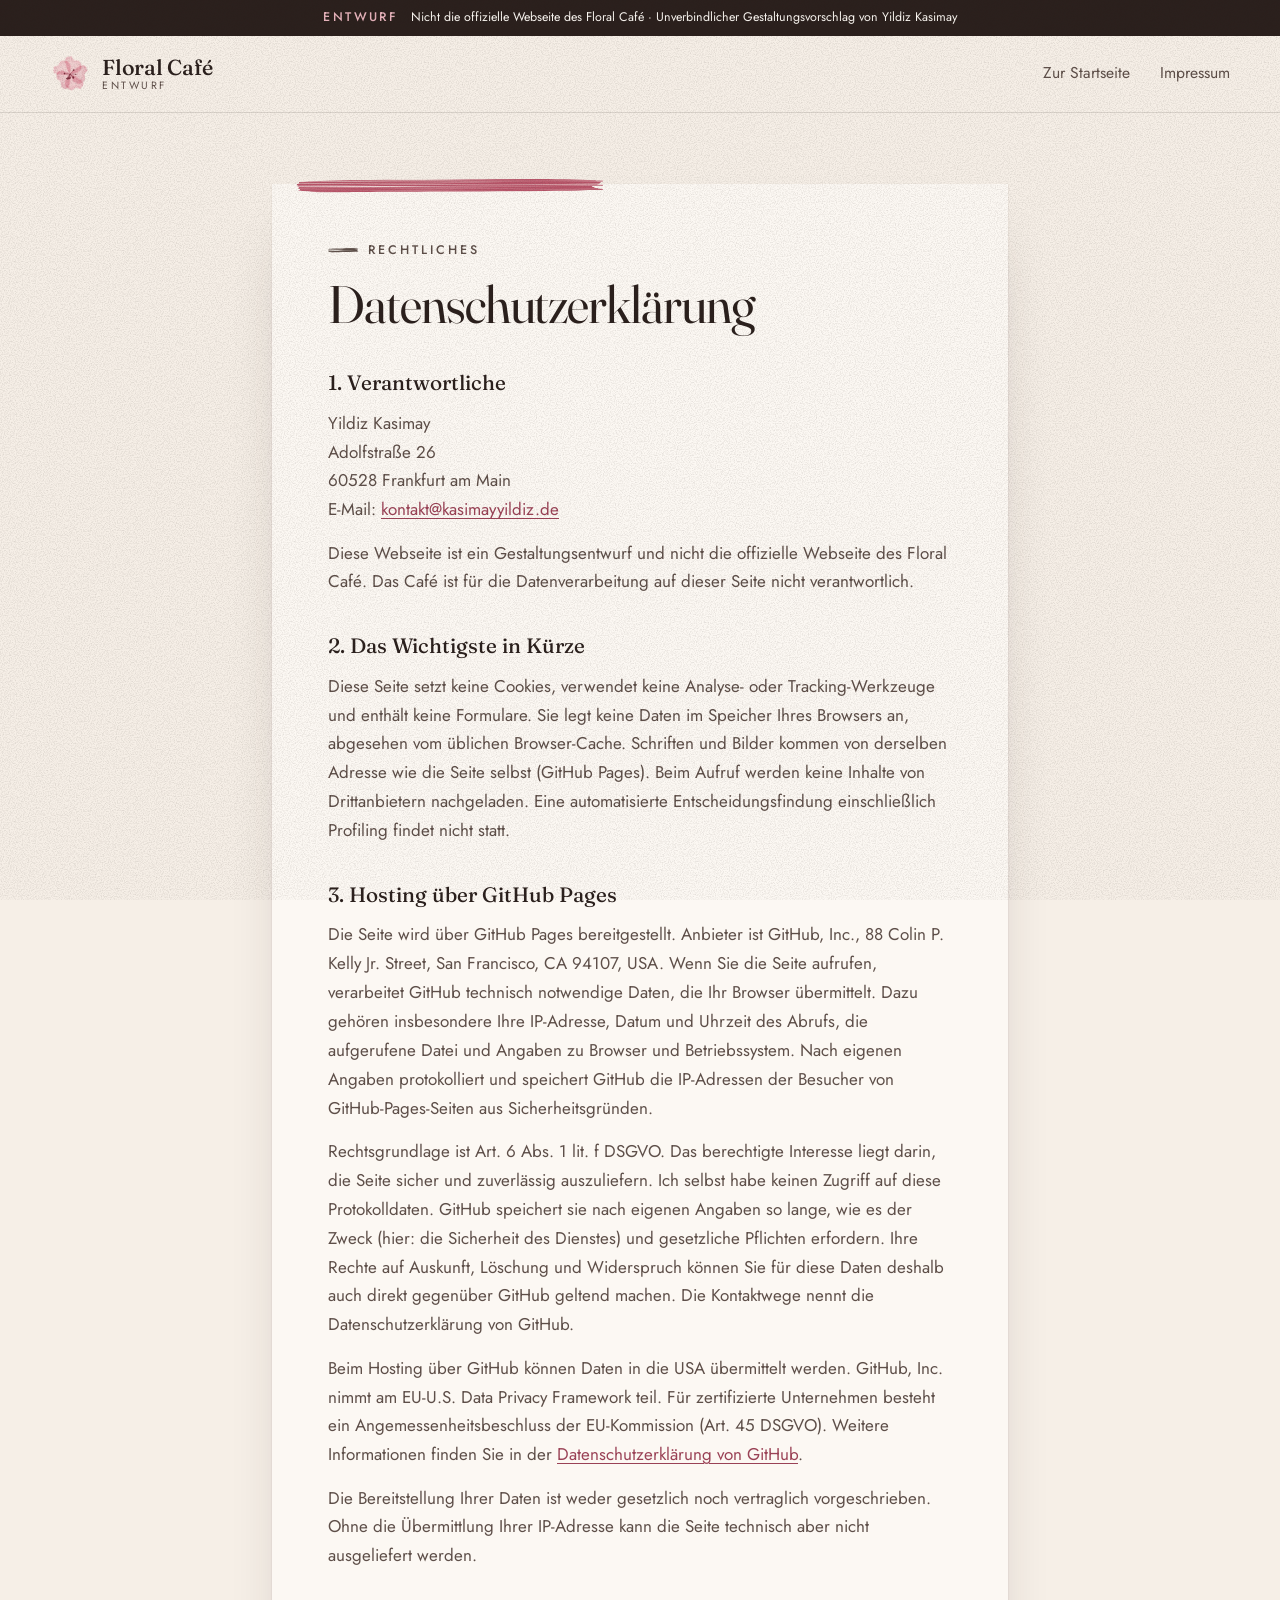
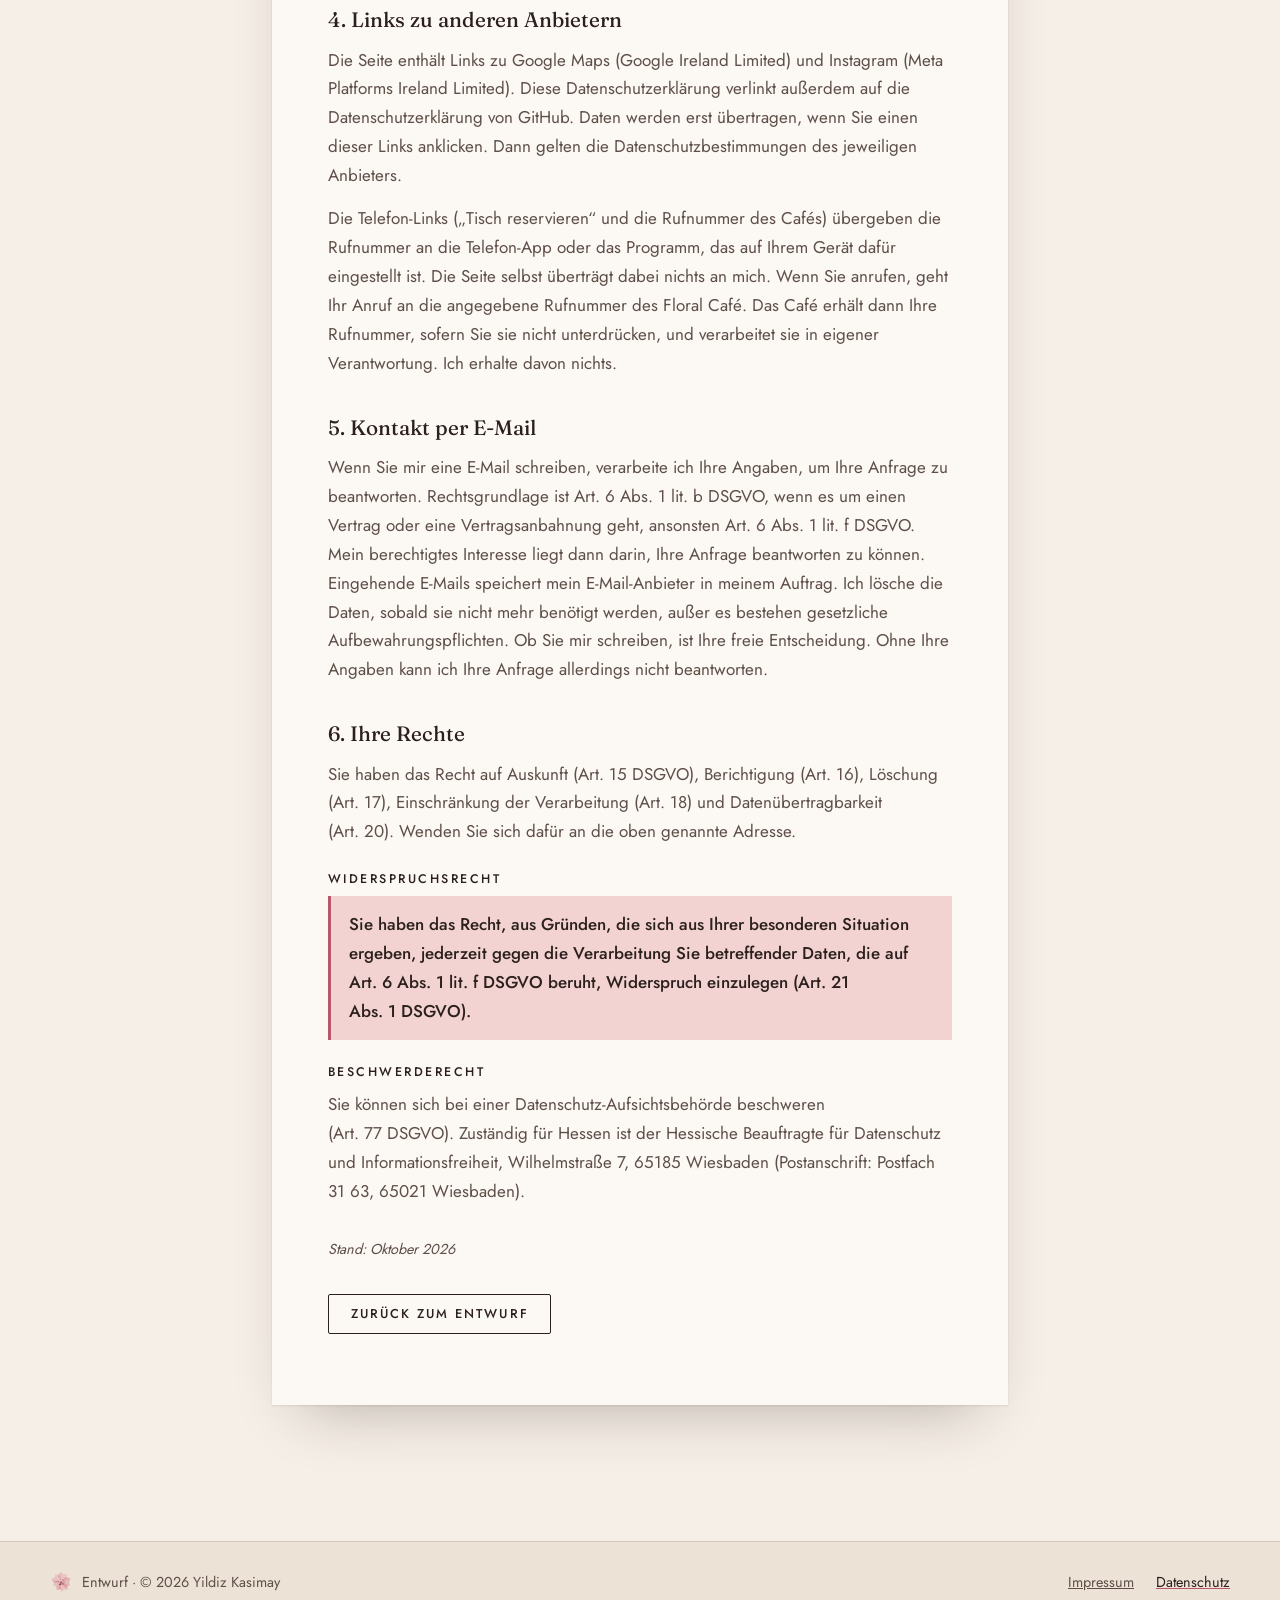
==== commit d9c99a46: "Rechtsseiten und Fußzeile nach Gegenprüfung nachschärfen - Datenschutz: Speicherdauer-Kriterium für " ====
--- a/datenschutz.html
+++ b/datenschutz.html
@@ -66,14 +66,14 @@
         von GitHub-Pages-Seiten aus Sicherheitsgründen.
       </p>
       <p>
-        Rechtsgrundlage ist Art. 6 Abs. 1 lit. f DSGVO. Das berechtigte Interesse liegt darin, die Seite sicher und
-        zuverlässig auszuliefern. Ich selbst habe keinen Zugriff auf diese Protokolldaten. Wie lange GitHub sie speichert, legt GitHub fest.
-        Auskunft, Löschung oder Widerspruch zu diesen Daten können Sie deshalb auch direkt bei GitHub geltend machen. Die Kontaktwege
-        nennt die Datenschutzerklärung von GitHub.
+        Rechtsgrundlage ist Art.&nbsp;6 Abs.&nbsp;1 lit.&nbsp;f&nbsp;DSGVO. Das berechtigte Interesse liegt darin, die Seite sicher und
+        zuverlässig auszuliefern. Ich selbst habe keinen Zugriff auf diese Protokolldaten. GitHub speichert sie nach eigenen Angaben so lange,
+        wie es der Zweck (hier: die Sicherheit des Dienstes) und gesetzliche Pflichten erfordern. Ihre Rechte auf Auskunft, Löschung und Widerspruch
+        können Sie für diese Daten deshalb auch direkt gegenüber GitHub geltend machen. Die Kontaktwege nennt die Datenschutzerklärung von GitHub.
       </p>
       <p>
-        Dabei können Daten in die USA übermittelt werden. GitHub, Inc. nimmt am EU-U.S. Data Privacy Framework teil.
-        Für zertifizierte Unternehmen besteht ein Angemessenheitsbeschluss der EU-Kommission (Art. 45 DSGVO).
+        Beim Hosting über GitHub können Daten in die USA übermittelt werden. GitHub, Inc. nimmt am EU-U.S. Data Privacy Framework teil.
+        Für zertifizierte Unternehmen besteht ein Angemessenheitsbeschluss der EU-Kommission (Art.&nbsp;45&nbsp;DSGVO).
         Weitere Informationen finden Sie in der
         <a href="https://docs.github.com/de/site-policy/privacy-policies/github-general-privacy-statement" target="_blank" rel="noopener">Datenschutzerklärung von GitHub</a>.
       </p>
@@ -85,38 +85,40 @@
       <h2>4. Links zu anderen Anbietern</h2>
       <p>
         Die Seite enthält Links zu Google Maps (Google Ireland Limited) und Instagram (Meta Platforms Ireland Limited).
-        Daten werden erst übertragen, wenn Sie einen dieser Links anklicken. Dann gelten die Datenschutzbestimmungen des jeweiligen Anbieters.
+        Diese Datenschutzerklärung verlinkt außerdem auf die Datenschutzerklärung von GitHub. Daten werden erst übertragen, wenn Sie einen
+        dieser Links anklicken. Dann gelten die Datenschutzbestimmungen des jeweiligen Anbieters.
       </p>
       <p>
-        Die Telefon-Links („Tisch reservieren“ und die Rufnummer des Cafés) öffnen nur die Telefon-App Ihres Geräts. Dabei wird nichts
-        an mich oder an Dritte übertragen. Wenn Sie anrufen, geht Ihr Anruf direkt an das Floral Café. Das Café erhält dann Ihre Rufnummer,
-        sofern Sie sie nicht unterdrücken, und verarbeitet sie in eigener Verantwortung. Ich erhalte davon nichts.
+        Die Telefon-Links („Tisch reservieren“ und die Rufnummer des Cafés) übergeben die Rufnummer an die Telefon-App oder das Programm,
+        das auf Ihrem Gerät dafür eingestellt ist. Die Seite selbst überträgt dabei nichts an mich. Wenn Sie anrufen, geht Ihr Anruf an die
+        angegebene Rufnummer des Floral Café. Das Café erhält dann Ihre Rufnummer, sofern Sie sie nicht unterdrücken, und verarbeitet sie
+        in eigener Verantwortung. Ich erhalte davon nichts.
       </p>
 
       <h2>5. Kontakt per E-Mail</h2>
       <p>
         Wenn Sie mir eine E-Mail schreiben, verarbeite ich Ihre Angaben, um Ihre Anfrage zu beantworten.
-        Rechtsgrundlage ist Art. 6 Abs. 1 lit. b DSGVO, wenn es um einen Vertrag oder eine Vertragsanbahnung geht, ansonsten Art. 6 Abs. 1 lit. f DSGVO.
+        Rechtsgrundlage ist Art.&nbsp;6 Abs.&nbsp;1 lit.&nbsp;b&nbsp;DSGVO, wenn es um einen Vertrag oder eine Vertragsanbahnung geht, ansonsten Art.&nbsp;6 Abs.&nbsp;1 lit.&nbsp;f&nbsp;DSGVO.
         Mein berechtigtes Interesse liegt dann darin, Ihre Anfrage beantworten zu können. Eingehende E-Mails speichert mein E-Mail-Anbieter
         in meinem Auftrag. Ich lösche die Daten, sobald sie nicht mehr benötigt werden, außer es bestehen gesetzliche Aufbewahrungspflichten.
-        Ob Sie mir schreiben, entscheiden Sie freiwillig. Ohne Ihre Angaben kann ich Ihre Anfrage allerdings nicht beantworten.
+        Ob Sie mir schreiben, ist Ihre freie Entscheidung. Ohne Ihre Angaben kann ich Ihre Anfrage allerdings nicht beantworten.
       </p>
 
       <h2>6. Ihre Rechte</h2>
       <p>
-        Sie haben das Recht auf Auskunft (Art. 15 DSGVO), Berichtigung (Art. 16), Löschung (Art. 17),
-        Einschränkung der Verarbeitung (Art. 18) und Datenübertragbarkeit (Art. 20). Wenden Sie sich dafür an die oben genannte Adresse.
+        Sie haben das Recht auf Auskunft (Art.&nbsp;15&nbsp;DSGVO), Berichtigung (Art.&nbsp;16), Löschung (Art.&nbsp;17),
+        Einschränkung der Verarbeitung (Art.&nbsp;18) und Datenübertragbarkeit (Art.&nbsp;20). Wenden Sie sich dafür an die oben genannte Adresse.
       </p>
       <h3>Widerspruchsrecht</h3>
       <p class="legal__highlight">
         <strong>Sie haben das Recht, aus Gründen, die sich aus Ihrer besonderen Situation ergeben, jederzeit gegen die Verarbeitung
-        Sie betreffender Daten, die auf Art. 6 Abs. 1 lit. f DSGVO beruht, Widerspruch einzulegen (Art. 21 Abs. 1 DSGVO).</strong>
+        Sie betreffender Daten, die auf Art.&nbsp;6 Abs.&nbsp;1 lit.&nbsp;f&nbsp;DSGVO beruht, Widerspruch einzulegen (Art.&nbsp;21 Abs.&nbsp;1&nbsp;DSGVO).</strong>
       </p>
       <h3>Beschwerderecht</h3>
       <p>
-        Sie können sich bei einer Datenschutz-Aufsichtsbehörde beschweren (Art. 77 DSGVO). Zuständig für Hessen ist
-        der Hessische Beauftragte für Datenschutz und Informationsfreiheit, Wilhelmstraße 7, 65185 Wiesbaden
-        (Postanschrift: Postfach 31 63, 65021 Wiesbaden).
+        Sie können sich bei einer Datenschutz-Aufsichtsbehörde beschweren (Art.&nbsp;77&nbsp;DSGVO). Zuständig für Hessen ist
+        der Hessische Beauftragte für Datenschutz und Informationsfreiheit, Wilhelmstraße&nbsp;7, 65185&nbsp;Wiesbaden
+        (Postanschrift: Postfach 31&nbsp;63, 65021&nbsp;Wiesbaden).
       </p>
 
       <p class="legal__stand">Stand: Oktober 2026</p>
--- a/css/style.css
+++ b/css/style.css
@@ -490,15 +490,13 @@
 .legal code { font-size: .9em; }
 
 /* Kopfzeile der Rechtsseiten: immer mit Hintergrund (dort läuft kein Skript) */
-.legal-page .site-header {
-  background: color-mix(in srgb, var(--paper) 88%, transparent);
-  backdrop-filter: blur(10px);
-  -webkit-backdrop-filter: blur(10px);
-  box-shadow: 0 1px 0 var(--line);
-}
+.legal-page .site-header { background: var(--paper); box-shadow: 0 1px 0 var(--line); }
 
 /* Platz für das Kaffeeglas, damit es die Fußzeilen-Links nicht verdeckt */
-body:has(.glass) .site-footer__inner { padding-right: 80px; }
+body:has(.glass) .site-footer__links, body:has(.glass) .site-footer__draft { padding-right: 80px; }
+@media (min-width: 1380px) {
+  body:has(.glass) .site-footer__links, body:has(.glass) .site-footer__draft { padding-right: 0; }
+}
 
 /* ---------- Scroll-Begleiter: Kaffeeglas ---------- */
 .glass {
@@ -579,8 +577,13 @@
   .tag { margin: 8px 8px 0 14px; align-self: start; }
   .facts li { padding: 0 14px; font-size: 1.1rem; }
   .glass { width: 40px; }
-  body:has(.glass) .site-footer__inner { padding-right: 56px; }
+  body:has(.glass) .site-footer__links { padding-right: 0; }
+  body:has(.glass) .site-footer__draft { padding-right: 56px; }
   .draft-bar span { font-size: .72rem; }
+}
+
+@media (max-width: 400px) {
+  .legal-page .nav a[href="index.html"] { display: none; }
 }
 
 @media (prefers-reduced-motion: reduce) {
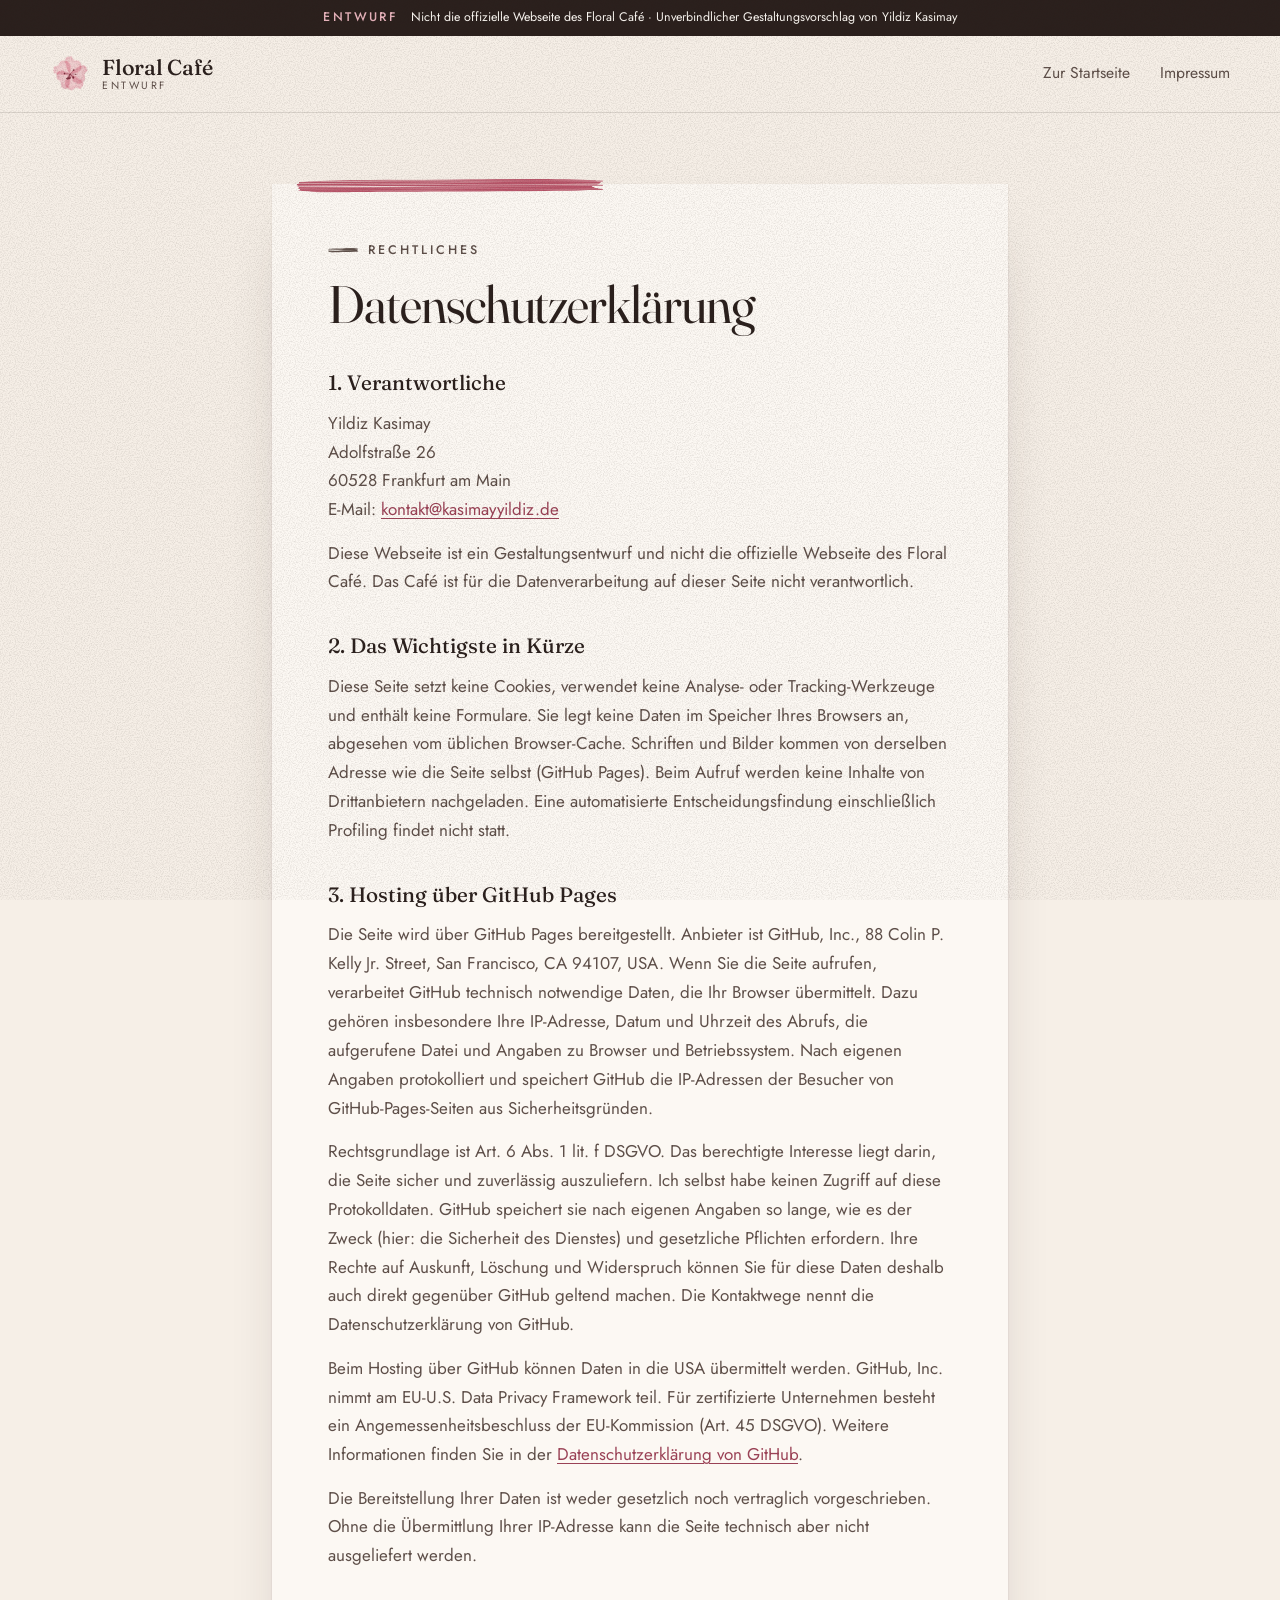
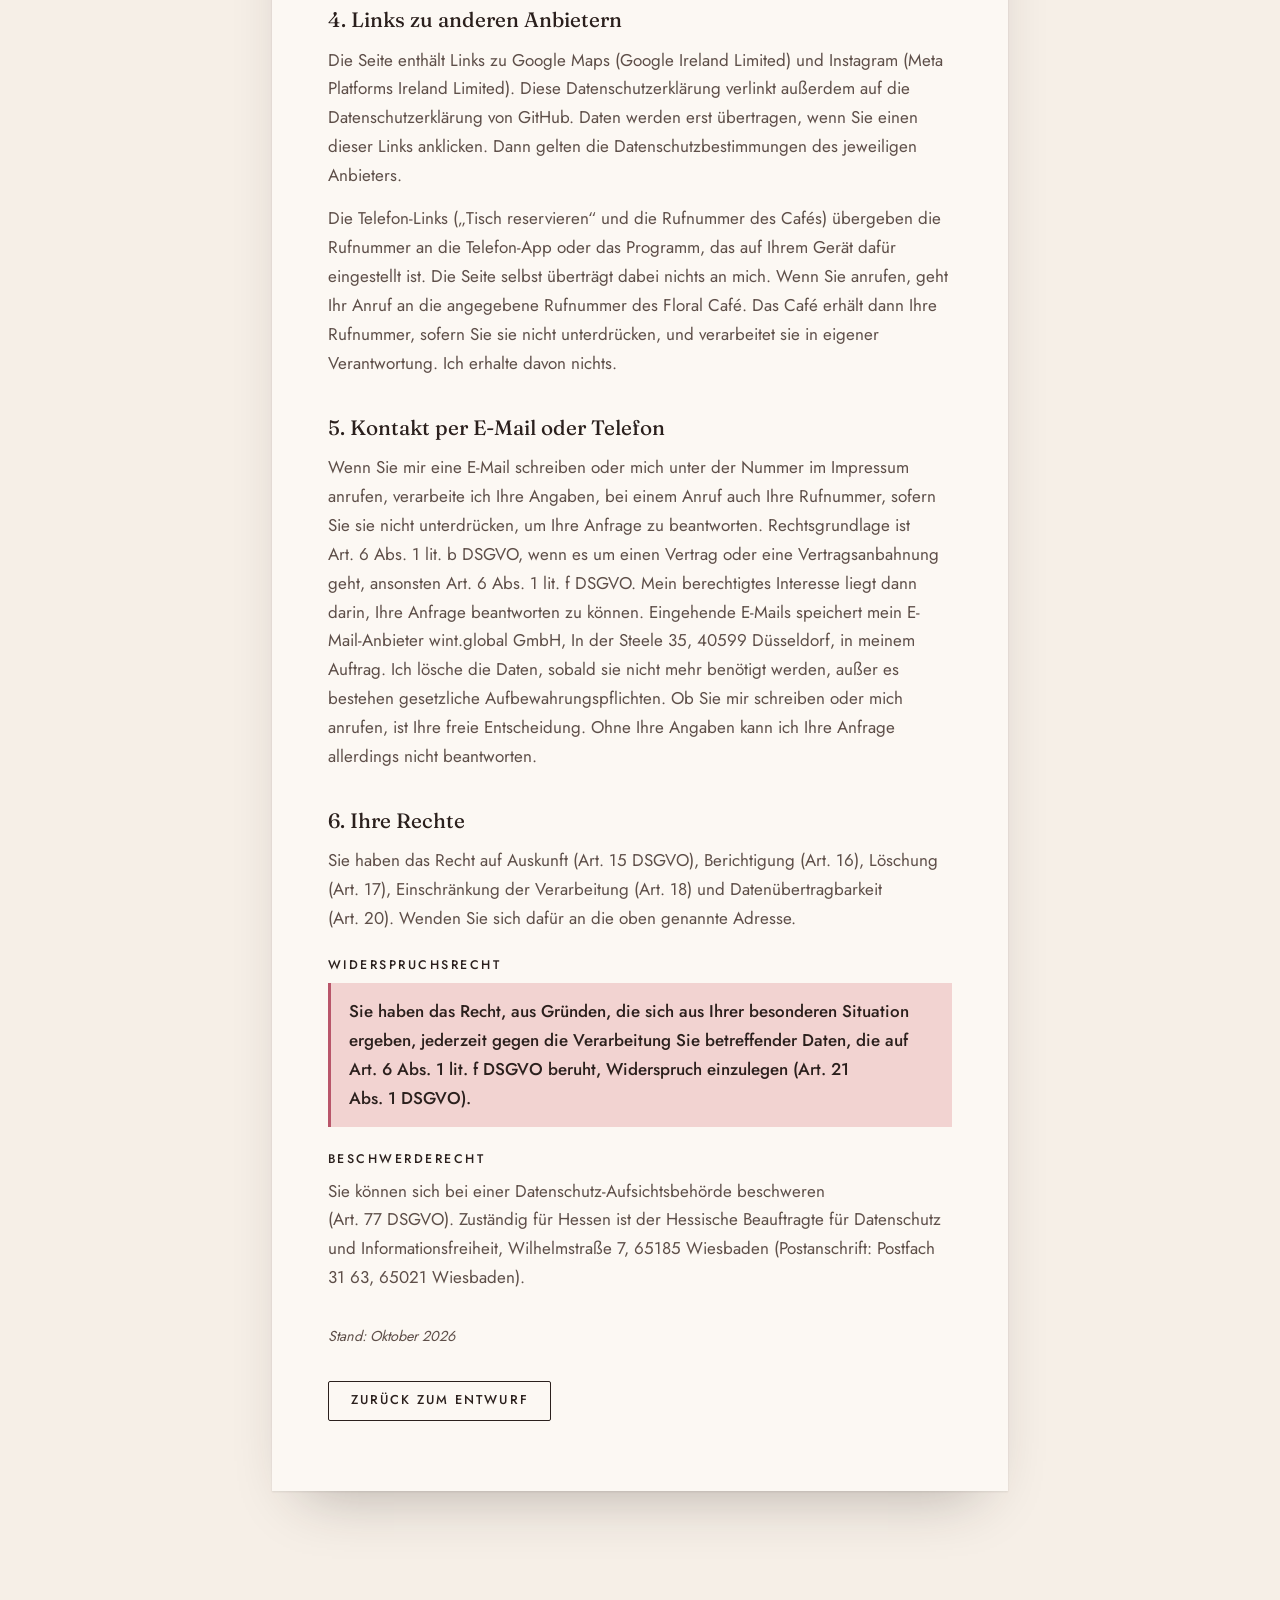
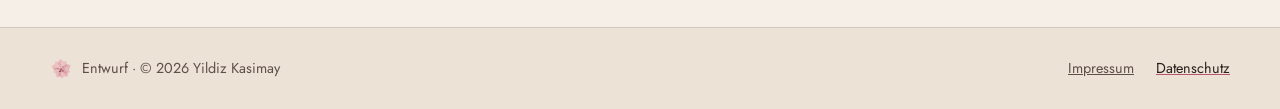
==== commit 02dd04fc: "Telefonnummer ins Impressum, E-Mail-Anbieter in die Datenschutzerklärung Co-Authored-By: Claude Opus" ====
--- a/datenschutz.html
+++ b/datenschutz.html
@@ -95,13 +95,14 @@
         in eigener Verantwortung. Ich erhalte davon nichts.
       </p>
 
-      <h2>5. Kontakt per E-Mail</h2>
+      <h2>5. Kontakt per E-Mail oder Telefon</h2>
       <p>
-        Wenn Sie mir eine E-Mail schreiben, verarbeite ich Ihre Angaben, um Ihre Anfrage zu beantworten.
+        Wenn Sie mir eine E-Mail schreiben oder mich unter der Nummer im Impressum anrufen, verarbeite ich Ihre Angaben,
+        bei einem Anruf auch Ihre Rufnummer, sofern Sie sie nicht unterdrücken, um Ihre Anfrage zu beantworten.
         Rechtsgrundlage ist Art.&nbsp;6 Abs.&nbsp;1 lit.&nbsp;b&nbsp;DSGVO, wenn es um einen Vertrag oder eine Vertragsanbahnung geht, ansonsten Art.&nbsp;6 Abs.&nbsp;1 lit.&nbsp;f&nbsp;DSGVO.
         Mein berechtigtes Interesse liegt dann darin, Ihre Anfrage beantworten zu können. Eingehende E-Mails speichert mein E-Mail-Anbieter
-        in meinem Auftrag. Ich lösche die Daten, sobald sie nicht mehr benötigt werden, außer es bestehen gesetzliche Aufbewahrungspflichten.
-        Ob Sie mir schreiben, ist Ihre freie Entscheidung. Ohne Ihre Angaben kann ich Ihre Anfrage allerdings nicht beantworten.
+        wint.global GmbH, In der Steele 35, 40599 Düsseldorf, in meinem Auftrag. Ich lösche die Daten, sobald sie nicht mehr benötigt werden, außer es bestehen gesetzliche Aufbewahrungspflichten.
+        Ob Sie mir schreiben oder mich anrufen, ist Ihre freie Entscheidung. Ohne Ihre Angaben kann ich Ihre Anfrage allerdings nicht beantworten.
       </p>
 
       <h2>6. Ihre Rechte</h2>
